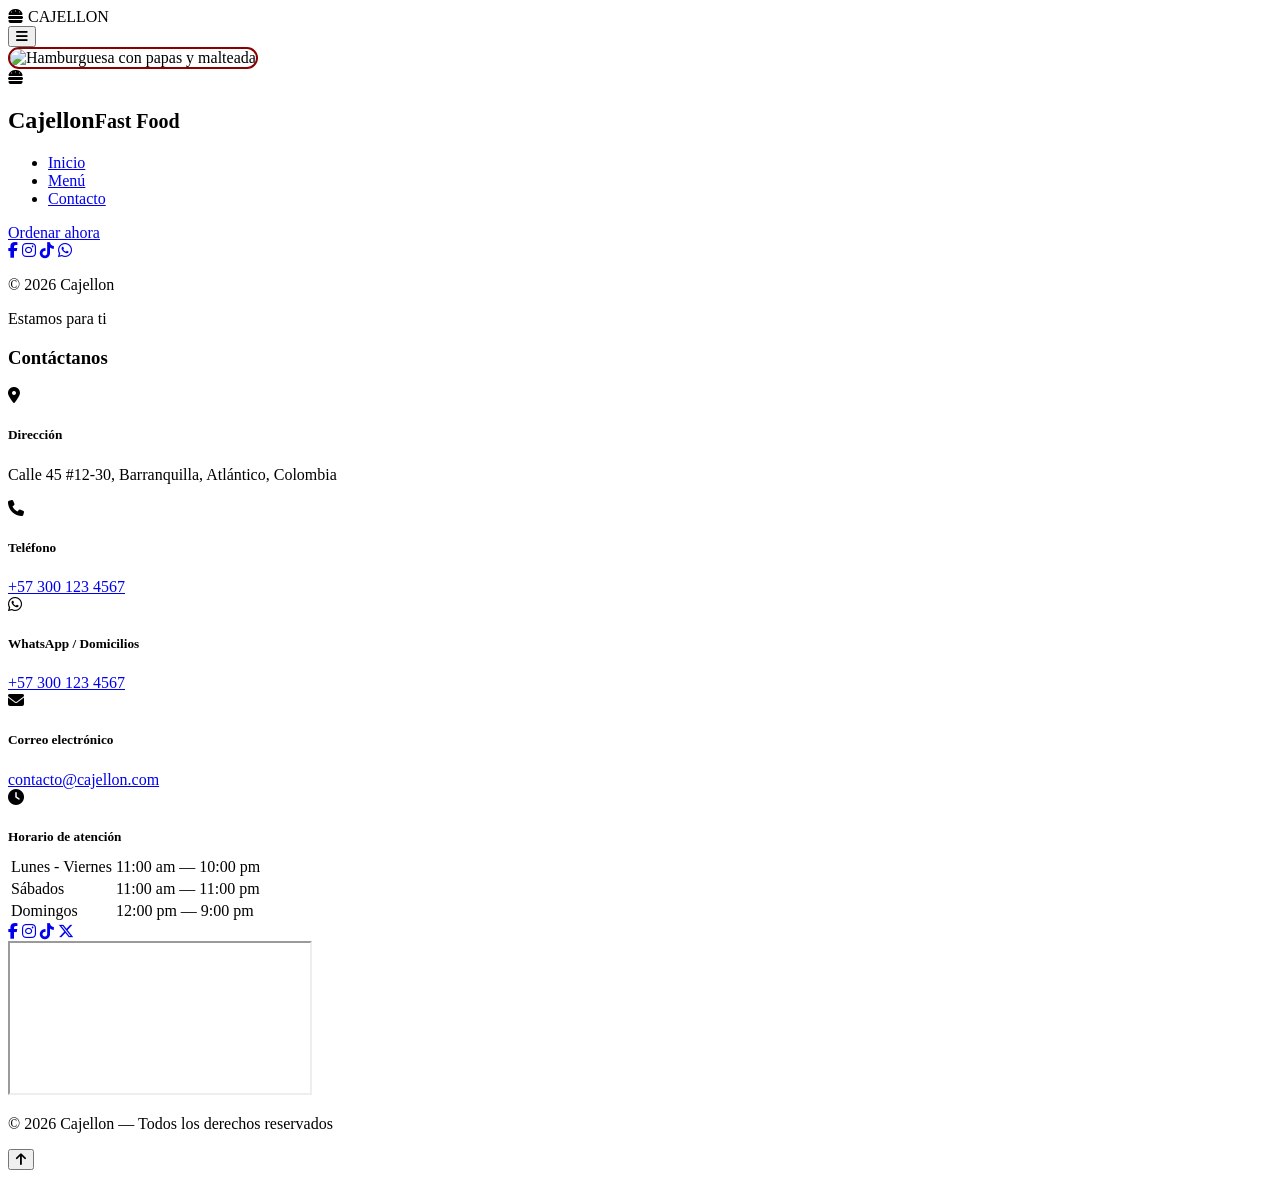
==== contacto.html @ 70b88466 "Add files via upload" ====
<!DOCTYPE html>
<html lang="es">
<head>
<meta charset="UTF-8">
<meta name="viewport" content="width=device-width, initial-scale=1.0">
<title>Cajellon</title>
<link rel="icon" type="image/x-icon" href="https://encrypted-tbn0.gstatic.com/images?q=tbn:ANd9GcTJsuh1MHIw3xUUK7eY2YbjCxJFNTFaQTra_5XTkmIcfSjL8shxlPJ9wDQ&s=10">
<link rel="preconnect" href="https://fonts.googleapis.com">
<link href="https://fonts.googleapis.com/css2?family=Poppins:wght@400;600;700;800&display=swap" rel="stylesheet">
<link rel="stylesheet" href="https://cdnjs.cloudflare.com/ajax/libs/font-awesome/6.5.1/css/all.min.css">
<link rel="stylesheet" href="css/style.css">
</head>
<body>

<!-- ===================== TOPBAR (SOLO MÓVIL) ===================== -->
<div class="topbar">
  <div class="topbar__logo"><i class="fa-solid fa-burger"></i> CAJELLON</div>
  <button class="topbar__toggle" aria-label="Abrir menú"><i class="fa-solid fa-bars"></i></button>
</div>
<div class="fondo-oscurecido"></div>

<!-- ===================== SIDEBAR ===================== -->
<aside class="sidebar">
  <div>
    <img src="https://espanol.hartfordhealthcare.org/image%20library/05e432b1-643f-4c2e-88e9-33ad09b8bb7d/unassigned/fast-food-restaurants.jpeg" alt="Hamburguesa con papas y malteada" style="width:100%;height:auto;object-fit:cover; border-radius: 500px; border-color: rgb(0, 14, 139); border: 2px solid darkred;"> <br>
    <div class="sidebar__logo">
      <i class="fa-solid fa-burger"></i>
      <h1>Cajellon<small>Fast Food</small></h1>
    </div>

    <ul class="sidebar__enlaces">
      <li><a href="index.html">Inicio</a></li>
      <li><a href="menu.html">Menú</a></li>
      <li><a href="contacto.html">Contacto</a></li>
    </ul>
  </div> 

  <div>
    <a href="menu.html" class="sidebar__cta">Ordenar ahora</a>
    <div class="sidebar__redes">
      <a href="https://www.facebook.com/"><i class="fa-brands fa-facebook-f"></i></a>
      <a href="https://www.instagram.com/?hl=es-la"><i class="fa-brands fa-instagram"></i></a>
      <a href="https://www.tiktok.com/es/"><i class="fa-brands fa-tiktok"></i></a>
      <a href="https://wa.me/1234567890"><i class="fa-brands fa-whatsapp"></i></a>
    </div>
    <div class="sidebar__footer">
      <p>&copy; 2026 Cajellon</p>
    </div>
  </div>
</aside>

<!-- ===================== CONTENIDO PRINCIPAL ===================== -->
<main class="principal">
  <section class="seccion">
    <div class="contenedor">

      <div class="seccion__titulo">
        <p class="eyebrow">Estamos para ti</p>
        <h3>Contáctanos</h3>
      </div>

      <div class="contacto-layout">

        <!-- ============ DATOS DE CONTACTO ============ -->
        <div class="contacto-tarjeta">

          <div class="contacto-fila">
            <i class="fa-solid fa-location-dot"></i>
            <div>
              <h5>Dirección</h5>
              <p>Calle 45 #12-30, Barranquilla, Atlántico, Colombia</p>
            </div>
          </div>

          <div class="contacto-fila">
            <i class="fa-solid fa-phone"></i>
            <div>
              <h5>Teléfono</h5>
              <a href="tel:+573001234567">+57 300 123 4567</a>
            </div>
          </div>

          <div class="contacto-fila">
            <i class="fa-brands fa-whatsapp"></i>
            <div>
              <h5>WhatsApp / Domicilios</h5>
              <a href="https://wa.me/573001234567" target="_blank" rel="noopener">+57 300 123 4567</a>
            </div>
          </div>

          <div class="contacto-fila">
            <i class="fa-solid fa-envelope"></i>
            <div>
              <h5>Correo electrónico</h5>
              <a href="mailto:contacto@cajellon.com">contacto@cajellon.com</a>
            </div>
          </div>

          <div class="contacto-fila">
            <i class="fa-solid fa-clock"></i>
            <div style="width:100%;">
              <h5 style="margin-bottom:10px;">Horario de atención</h5>
              <table class="horario-tabla">
                <tr><td>Lunes - Viernes</td><td>11:00 am — 10:00 pm</td></tr>
                <tr><td>Sábados</td><td>11:00 am — 11:00 pm</td></tr>
                <tr><td>Domingos</td><td>12:00 pm — 9:00 pm</td></tr>
              </table>
            </div>
          </div>

          <div class="redes">
            <a href="https://www.facebook.com/"target="_blank" rel="noopener" title="Facebook"><i class="fa-brands fa-facebook-f"></i></a>
            <a href="https://www.instagram.com/?hl=es-la" target="_blank" rel="noopener" title="Instagram"><i class="fa-brands fa-instagram"></i></a>
            <a href="https://www.tiktok.com/es/" target="_blank" rel="noopener" title="TikTok"><i class="fa-brands fa-tiktok"></i></a>
            <a href="https://x.com/home?lang=es" target="_blank" rel="noopener" title="X / Twitter"><i class="fa-brands fa-x-twitter"></i></a>
          </div>

        </div>

        <!-- ============ MAPA ============ -->
        <div class="mapa-caja">
          <iframe
            src="https://www.google.com/maps?q=Barranquilla,Atl%C3%A1ntico,Colombia&output=embed"
            loading="lazy"
            referrerpolicy="no-referrer-when-downgrade"
            title="Ubicación de Cajellon">
          </iframe>
        </div>

      </div>
    </div>
  </section>

  <footer class="pie-final">
    <p>&copy; 2026 Cajellon — Todos los derechos reservados</p>
  </footer>
</main>

<button class="subir" title="Volver al inicio de la página">
  <i class="fa-solid fa-arrow-up"></i>
</button>

<script src="js/main.js"></script>
</body>
</html>
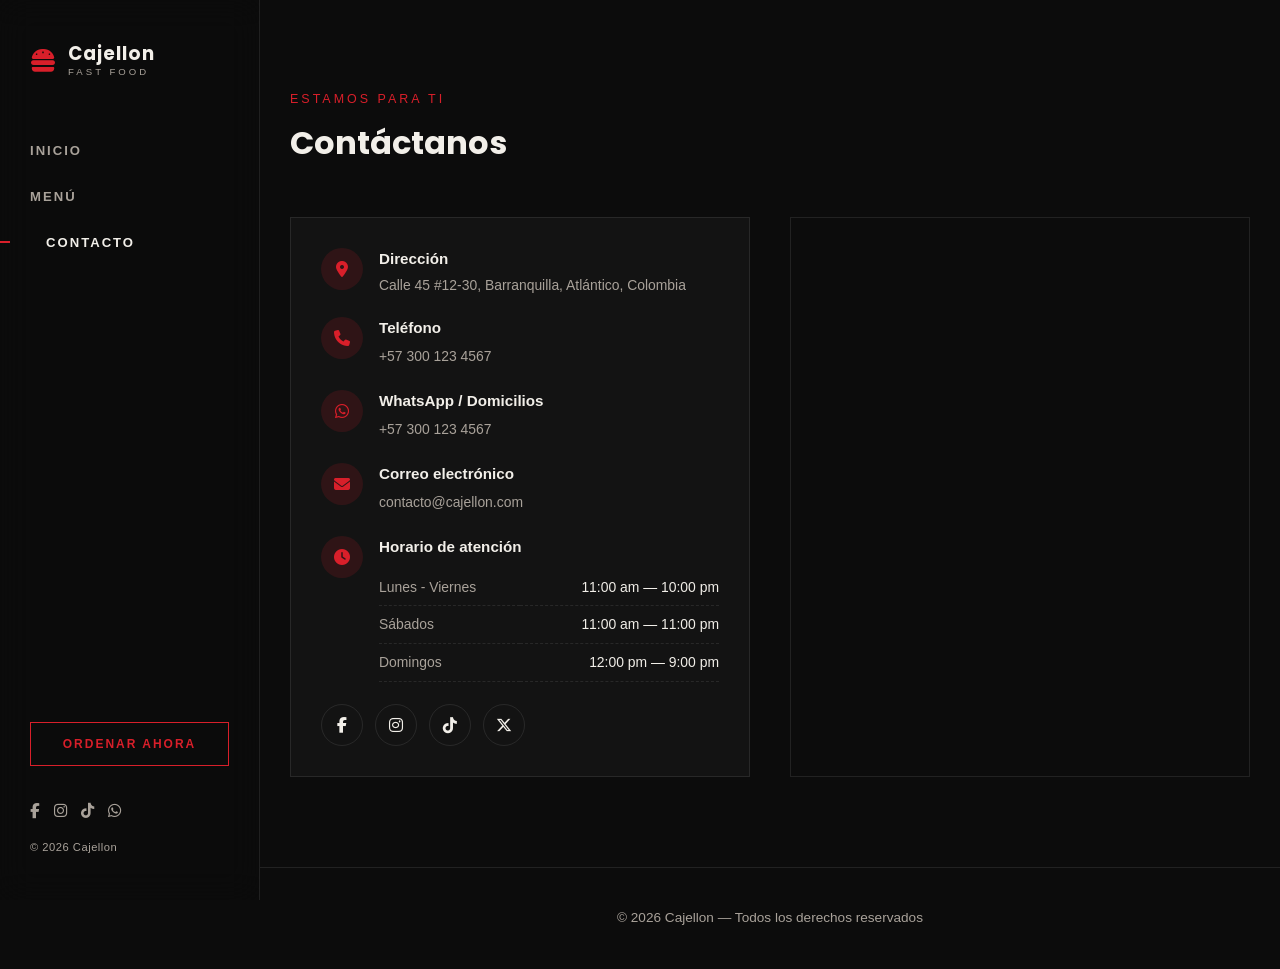
==== commit 7cbc1adb: "Remove image from sidebar in contacto.html Removed an image from the sidebar section." ====
--- a/contacto.html
+++ b/contacto.html
@@ -22,7 +22,6 @@
 <!-- ===================== SIDEBAR ===================== -->
 <aside class="sidebar">
   <div>
-    <img src="https://espanol.hartfordhealthcare.org/image%20library/05e432b1-643f-4c2e-88e9-33ad09b8bb7d/unassigned/fast-food-restaurants.jpeg" alt="Hamburguesa con papas y malteada" style="width:100%;height:auto;object-fit:cover; border-radius: 500px; border-color: rgb(0, 14, 139); border: 2px solid darkred;"> <br>
     <div class="sidebar__logo">
       <i class="fa-solid fa-burger"></i>
       <h1>Cajellon<small>Fast Food</small></h1>
--- a/css/style.css
+++ b/css/style.css
@@ -0,0 +1,639 @@
+/* =========================================================
+   CAJELLON — Fast Food
+   Hoja de estilos principal (layout con sidebar lateral)
+   ========================================================= */
+
+:root{
+  --color-fondo: #0c0c0c;
+  --color-panel: #131313;
+  --color-texto: #f2efe9;
+  --color-texto-suave: #a9a29a;
+  --color-acento: #d81f2a;      /* rojo fast-food */
+  --color-acento-2: #f2a71b;    /* amarillo mostaza */
+  --color-borde: rgba(255,255,255,0.09);
+  --sidebar-ancho: 260px;
+  --topbar-alto: 66px;
+  --fuente-titulo: 'Poppins', 'Segoe UI', sans-serif;
+  --fuente-texto: 'Segoe UI', Arial, sans-serif;
+}
+
+*{margin:0;padding:0;box-sizing:border-box;}
+html{scroll-behavior:smooth;}
+
+body{
+  background:var(--color-fondo);
+  color:var(--color-texto);
+  font-family:var(--fuente-texto);
+  line-height:1.5;
+}
+
+a{text-decoration:none;color:inherit;}
+ul{list-style:none;}
+img{max-width:100%;display:block;}
+
+.contenedor{
+  max-width:1100px;
+  margin:0 auto;
+  padding:0 30px;
+}
+
+/* =========================================================
+   SIDEBAR (NAV MINIMALISTA / TRASLÚCIDA)
+   ========================================================= */
+
+.sidebar{
+  position:fixed;
+  top:0; left:0;
+  width:var(--sidebar-ancho);
+  height:100vh;
+  background:rgba(10,10,10,0.5);
+  backdrop-filter:blur(16px) saturate(140%);
+  -webkit-backdrop-filter:blur(16px) saturate(140%);
+  border-right:1px solid var(--color-borde);
+  z-index:1000;
+  display:flex;
+  flex-direction:column;
+  justify-content:space-between;
+  padding:44px 30px;
+  transition:transform 0.50s ease;
+}
+
+.sidebar__logo{
+  display:flex;
+  align-items:center;
+  gap:12px;
+  margin-bottom:60px;
+}
+
+.sidebar__logo i{
+  font-size:1.6rem;
+  color:var(--color-acento);
+}
+
+.sidebar__logo h1{
+  font-family:var(--fuente-titulo);
+  font-size:1.15rem;
+  font-weight:700;
+  letter-spacing:1px;
+  line-height:1.1;
+}
+
+.sidebar__logo h1 small{
+  display:block;
+  font-size:.6rem;
+  font-weight:400;
+  letter-spacing:3px;
+  color:var(--color-texto-suave);
+  margin-top:3px;
+  text-transform:uppercase;
+}
+
+.sidebar__enlaces{
+  flex:1;
+}
+
+.sidebar__enlaces li{margin-bottom:22px;}
+
+.sidebar__enlaces a{
+  font-size:.82rem;
+  letter-spacing:2px;
+  text-transform:uppercase;
+  color:var(--color-texto-suave);
+  font-weight:600;
+  position:relative;
+  padding-left:0;
+  transition:color 0.50s ease, padding-left 0.50s ease;
+}
+
+.sidebar__enlaces a::before{
+  content:"";
+  position:absolute;
+  left:-30px;
+  top:50%;
+  transform:translateY(-50%);
+  width:0;
+  height:2px;
+  background:var(--color-acento);
+  transition:width .25s ease;
+}
+
+.sidebar__enlaces a:hover,
+.sidebar__enlaces a.activo{
+  color:var(--color-texto);
+  padding-left:16px;
+}
+
+.sidebar__enlaces a:hover::before,
+.sidebar__enlaces a.activo::before{
+  width:10px;
+}
+
+.sidebar__cta{
+  display:block;
+  text-align:center;
+  border:1px solid var(--color-acento);
+  color:var(--color-acento);
+  font-size:.75rem;
+  letter-spacing:2px;
+  text-transform:uppercase;
+  font-weight:700;
+  padding:12px 10px;
+  margin-bottom:34px;
+  transition:all 0.25s ease;
+}
+.sidebar__cta:hover{
+  background:var(--color-acento);
+  color:#01d9ff;
+}
+
+.sidebar__redes{
+  display:flex;
+  gap:14px;
+  margin-bottom:16px;
+}
+.sidebar__redes a{
+  color:var(--color-texto-suave);
+  font-size:.95rem;
+  transition:color .2s ease;
+}
+.sidebar__redes a:hover{color:var(--color-acento);}
+
+.sidebar__footer p{
+  font-size:.7rem;
+  color:var(--color-texto-suave);
+  letter-spacing:.5px;
+}
+
+/* --- Barra superior (solo visible en móvil) --- */
+
+.topbar{
+  display:none;
+  position:fixed;
+  top:0; left:0; right:0;
+  height:var(--topbar-alto);
+  z-index:1001;
+  align-items:center;
+  justify-content:space-between;
+  padding:0 20px;
+  background:rgba(10,10,10,0.6);
+  backdrop-filter:blur(14px);
+  border-bottom:1px solid var(--color-borde);
+}
+.topbar__logo{
+  display:flex;
+  align-items:center;
+  gap:8px;
+  font-family:var(--fuente-titulo);
+  font-weight:700;
+  letter-spacing:1px;
+  font-size:1rem;
+}
+.topbar__logo i{color:var(--color-acento);}
+.topbar__toggle{
+  background:none;
+  border:none;
+  color:var(--color-texto);
+  font-size:1.3rem;
+  cursor:pointer;
+}
+
+.fondo-oscurecido{
+  display:none;
+  position:fixed;
+  inset:0;
+  background:rgba(0,0,0,0.6);
+  z-index:999;
+}
+.fondo-oscurecido.visible{display:block;}
+
+@media (max-width:920px){
+  .topbar{display:flex;}
+  .sidebar{
+    transform:translateX(-100%);
+    box-shadow:0 0 40px rgba(0,0,0,.6);
+  }
+  .sidebar.abierta{transform:translateX(0);}
+}
+
+/* =========================================================
+   CONTENIDO PRINCIPAL
+   ========================================================= */
+
+.principal{
+  margin-left:var(--sidebar-ancho);
+  min-height:100vh;
+}
+
+@media (max-width:920px){
+  .principal{
+    margin-left:0;
+    padding-top:var(--topbar-alto);
+  }
+}
+/* =========================================================
+   HERO (INICIO)
+   ========================================================= */
+
+.hero{
+  position:relative;
+  min-height:86vh;
+  display:flex;
+  align-items:center;
+  overflow:hidden;
+  background:
+    linear-gradient(100deg, rgba(8,4,4,0.94) 30%, rgba(140,10,10,0.55) 100%),
+    radial-gradient(circle at 75% 40%, #4a0a0a, #0c0c0c 65%);
+}
+
+.hero::after{
+  content:"";
+  position:absolute;
+  inset:0;
+  background-image:radial-gradient(rgba(216,31,42,0.12) 1px, transparent 1px);
+  background-size:24px 24px;
+  opacity:.6;
+}
+
+.hero__contenido{
+  position:relative;
+  z-index:2;
+  padding:0 60px;
+  max-width:620px;
+}
+
+.hero__contenido p.eyebrow{
+  color:var(--color-acento-2);
+  letter-spacing:4px;
+  text-transform:uppercase;
+  font-size:.78rem;
+  margin-bottom:16px;
+}
+
+.hero__contenido h2{
+  font-family:var(--fuente-titulo);
+  font-size:clamp(2.4rem,5vw,3.8rem);
+  font-weight:700;
+  line-height:1.05;
+  margin-bottom:20px;
+}
+
+.hero__contenido h2 span{color:var(--color-acento);}
+
+.hero__contenido p.desc{
+  color:var(--color-texto-suave);
+  font-size:1.02rem;
+  margin-bottom:34px;
+  max-width:480px;
+}
+
+.btn{
+  display:inline-block;
+  padding:15px 34px;
+  background:var(--color-acento);
+  color:#fff;
+  font-weight:700;
+  letter-spacing:1px;
+  text-transform:uppercase;
+  font-size:.82rem;
+  border:none;
+  cursor:pointer;
+  transition:background .2s ease, transform .2s ease;
+}
+.btn:hover{background:#b81420; transform:translateY(-2px);}
+
+.btn--outline{
+  background:transparent;
+  border:1px solid var(--color-texto);
+  color:var(--color-texto);
+}
+.btn--outline:hover{
+  background:var(--color-texto);
+  color:#000;
+}
+
+@media (max-width:600px){
+  .hero__contenido{padding:0 26px;}
+}
+
+/* =========================================================
+   SECCIONES GENERALES
+   ========================================================= */
+
+.seccion{padding:90px 0;}
+
+.seccion__titulo{margin-bottom:50px;}
+
+.seccion__titulo p.eyebrow{
+  color:var(--color-acento);
+  letter-spacing:3px;
+  text-transform:uppercase;
+  font-size:.78rem;
+  margin-bottom:10px;
+}
+
+.seccion__titulo h3{
+  font-family:var(--fuente-titulo);
+  font-size:2rem;
+  font-weight:700;
+}
+
+/* =========================================================
+   GALERÍA DE PLATOS (HOME) — comida rápida
+   ========================================================= */
+
+.galeria{
+  display:grid;
+  grid-template-columns:repeat(4,1fr);
+  gap:2px;
+  background:var(--color-borde);
+}
+
+.plato{
+  position:relative;
+  aspect-ratio:3/4;
+  overflow:hidden;
+  background-size:cover;
+  background-position:center;
+  display:flex;
+  align-items:flex-end;
+}
+
+.plato::before{
+  content:"";
+  position:absolute;
+  inset:0;
+  background:linear-gradient(180deg, transparent 35%, rgba(5,3,3,0.94) 100%);
+}
+
+.plato i.icono-plato{
+  position:absolute;
+  top:20px;
+  right:20px;
+  font-size:1.6rem;
+  color:rgba(255,255,255,0.55);
+  z-index:2;
+}
+
+.plato__info{
+  position:relative;
+  z-index:2;
+  padding:20px 18px;
+}
+
+.plato__info h4{
+  font-family:var(--fuente-titulo);
+  font-size:1.05rem;
+  color:#fff;
+  margin-bottom:4px;
+}
+.plato__info span{
+  color:var(--color-acento-2);
+  font-weight:700;
+}
+.plato__info p{
+  font-size:.78rem;
+  color:var(--color-texto-suave);
+  margin-top:4px;
+}
+
+.plato--1{background-color:#5c1414; background-image:radial-gradient(circle at 35% 25%,#8f2a1e,#2b0a0a 75%);}
+.plato--2{background-color:#5a4310; background-image:radial-gradient(circle at 60% 30%,#c48a26,#3a2a08 75%);}
+.plato--3{background-color:#4a1414; background-image:radial-gradient(circle at 40% 30%,#7d2020,#240707 80%);}
+.plato--4{background-color:#5c3a10; background-image:radial-gradient(circle at 50% 25%,#c47a2a,#331f08 80%);}
+
+@media (max-width:900px){.galeria{grid-template-columns:repeat(2,1fr);}}
+@media (max-width:520px){.galeria{grid-template-columns:1fr;}}
+
+/* =========================================================
+   DESTACADOS (HOME)
+   ========================================================= */
+
+.destacados{
+  display:grid;
+  grid-template-columns:repeat(3,1fr);
+  gap:26px;
+}
+.destacado{
+  text-align:center;
+  padding:34px 20px;
+  border:1px solid var(--color-borde);
+  background:var(--color-panel);
+}
+.destacado i{font-size:1.7rem;color:var(--color-acento);margin-bottom:16px;}
+.destacado h4{font-family:var(--fuente-titulo);margin-bottom:8px;}
+.destacado p{color:var(--color-texto-suave);font-size:.88rem;}
+
+@media (max-width:820px){.destacados{grid-template-columns:1fr;}}
+
+/* =========================================================
+   BOTÓN VOLVER AL INICIO
+   ========================================================= */
+
+.subir{
+  position:fixed;
+  right:26px;
+  bottom:26px;
+  width:52px;
+  height:52px;
+  border-radius:50%;
+  background:var(--color-acento);
+  color:#fff;
+  display:flex;
+  align-items:center;
+  justify-content:center;
+  font-size:1.15rem;
+  cursor:pointer;
+  border:none;
+  box-shadow:0 8px 22px rgba(0,0,0,.5);
+  opacity:0;
+  visibility:hidden;
+  transform:translateY(10px);
+  transition:opacity .3s ease, transform .3s ease, background .3s ease;
+  z-index:900;
+}
+.subir.visible{opacity:1;visibility:visible;transform:translateY(0);}
+.subir:hover{background:#b81420;}
+
+.pie-final{
+  text-align:center;
+  padding:40px 30px;
+  border-top:1px solid var(--color-borde);
+  color:var(--color-texto-suave);
+  font-size:.85rem;
+}
+.pie-final a{color:var(--color-acento);font-weight:600;}
+
+/* =========================================================
+   PÁGINA MENÚ
+   ========================================================= */
+
+.menu-layout{
+  display:grid;
+  grid-template-columns:1.6fr 1fr;
+  gap:40px;
+  align-items:flex-start;
+}
+
+.categoria-titulo{
+  font-family:var(--fuente-titulo);
+  color:var(--color-acento-2);
+  font-size:1.05rem;
+  letter-spacing:1px;
+  text-transform:uppercase;
+  margin:34px 0 16px;
+  padding-bottom:8px;
+  border-bottom:1px solid var(--color-borde);
+}
+.categoria-titulo:first-child{margin-top:0;}
+
+.plato-item{
+  display:flex;
+  align-items:center;
+  gap:16px;
+  padding:16px 14px;
+  transition:background .2s ease;
+}
+.plato-item:hover{background:rgba(255,255,255,0.03);}
+
+.plato-item__icono{
+  width:54px;
+  height:54px;
+  flex-shrink:0;
+  background:linear-gradient(135deg,#8f2a1e,#2b0a0a);
+  display:flex;
+  align-items:center;
+  justify-content:center;
+  color:#fff;
+  font-size:1.25rem;
+}
+
+.plato-item__info{flex:1;}
+.plato-item__info h4{font-size:1rem;margin-bottom:3px;}
+.plato-item__info p{font-size:.8rem;color:var(--color-texto-suave);}
+
+.plato-item__precio{
+  color:var(--color-acento-2);
+  font-weight:700;
+  min-width:60px;
+  text-align:right;
+}
+
+.plato-item__agregar{
+  width:36px;
+  height:36px;
+  border-radius:50%;
+  border:1px solid var(--color-acento);
+  background:transparent;
+  color:var(--color-acento);
+  font-size:1.05rem;
+  cursor:pointer;
+  transition:all .2s ease;
+}
+.plato-item__agregar:hover{background:var(--color-acento);color:#fff;}
+.plato-item__agregar.agregado{background:var(--color-acento);color:#fff;transform:scale(1.15);}
+
+/* --- Panel de pedido --- */
+
+.panel-pedido{
+  position:sticky;
+  top:24px;
+  background:var(--color-panel);
+  border:1px solid var(--color-borde);
+  padding:26px;
+}
+.panel-pedido h4{
+  font-family:var(--fuente-titulo);
+  margin-bottom:18px;
+  color:var(--color-acento);
+  text-transform:uppercase;
+  font-size:.95rem;
+  letter-spacing:1px;
+}
+
+.pedido-lista{min-height:60px;max-height:260px;overflow-y:auto;margin-bottom:16px;}
+.pedido-vacio{color:var(--color-texto-suave);font-size:.85rem;text-align:center;padding:20px 0;}
+.pedido-item{
+  display:flex;justify-content:space-between;align-items:center;
+  font-size:.87rem;padding:8px 0;border-bottom:1px dashed var(--color-borde);
+}
+.pedido-item__cant{color:var(--color-acento-2);font-weight:700;margin-right:6px;}
+.pedido-item__quitar{background:none;border:none;color:var(--color-acento);cursor:pointer;font-size:.95rem;}
+
+.pedido-total{
+  display:flex;justify-content:space-between;font-weight:700;
+  padding:12px 0;border-top:1px solid var(--color-borde);margin-bottom:16px;
+}
+.pedido-total span:last-child{color:var(--color-acento-2);}
+
+.panel-pedido label{display:block;font-size:.78rem;color:var(--color-texto-suave);margin-bottom:8px;text-transform:uppercase;letter-spacing:.5px;}
+.panel-pedido textarea,
+.panel-pedido input[type="text"]{
+  width:100%;
+  background:rgba(0, 0, 0, 0.3);
+  border:1px solid var(--color-borde);
+  color:var(--color-texto);
+  padding:12px;
+  font-family:var(--fuente-texto);
+  font-size:.87rem;
+  margin-bottom:16px;
+  resize:vertical;
+}
+.panel-pedido textarea:focus,
+.panel-pedido input[type="text"]:focus{outline:1px solid var(--color-acento);}
+.panel-pedido .btn{width:100%;}
+
+.mensaje-confirmacion{
+  display:none;margin-top:14px;
+  background:rgba(216,31,42,0.12);
+  border:1px solid var(--color-acento);
+  color:#ff9da2;
+  padding:12px;font-size:.82rem;text-align:center;
+}
+.mensaje-confirmacion.visible{display:block;}
+
+@media (max-width:900px){
+  .menu-layout{grid-template-columns:1fr;}
+  .panel-pedido{position:relative;top:0;}
+}
+
+/* =========================================================
+   PÁGINA CONTACTO
+   ========================================================= */
+
+.contacto-layout{
+  display:grid;
+  grid-template-columns:1fr 1fr;
+  gap:40px;
+}
+.contacto-tarjeta{
+  background:var(--color-panel);
+  border:1px solid var(--color-borde);
+  padding:30px;
+}
+.contacto-fila{display:flex;gap:16px;align-items:flex-start;margin-bottom:22px;}
+.contacto-fila i{
+  width:42px;height:42px;border-radius:50%;
+  background:rgba(216,31,42,0.14);
+  color:var(--color-acento);
+  display:flex;align-items:center;justify-content:center;flex-shrink:0;
+}
+.contacto-fila h5{font-size:.95rem;margin-bottom:4px;}
+.contacto-fila p, .contacto-fila a{color:var(--color-texto-suave);font-size:.87rem;}
+
+.horario-tabla{width:100%;border-collapse:collapse;font-size:.87rem;}
+.horario-tabla td{padding:8px 0;border-bottom:1px dashed var(--color-borde);color:var(--color-texto-suave);}
+.horario-tabla td:last-child{text-align:right;color:var(--color-texto);}
+
+.redes{display:flex;gap:12px;margin-top:20px;}
+.redes a{
+  width:42px;height:42px;border-radius:50%;
+  border:1px solid var(--color-borde);
+  display:flex;align-items:center;justify-content:center;
+  transition:all .2s ease;
+}
+.redes a:hover{background:var(--color-acento);border-color:var(--color-acento);color:#fff;}
+
+.mapa-caja{border:1px solid var(--color-borde);overflow:hidden;min-height:100%;}
+.mapa-caja iframe{width:100%;height:100%;min-height:420px;border:0;filter:grayscale(0.5) invert(0.92) contrast(0.9);}
+
+@media (max-width:900px){.contacto-layout{grid-template-columns:1fr;}}
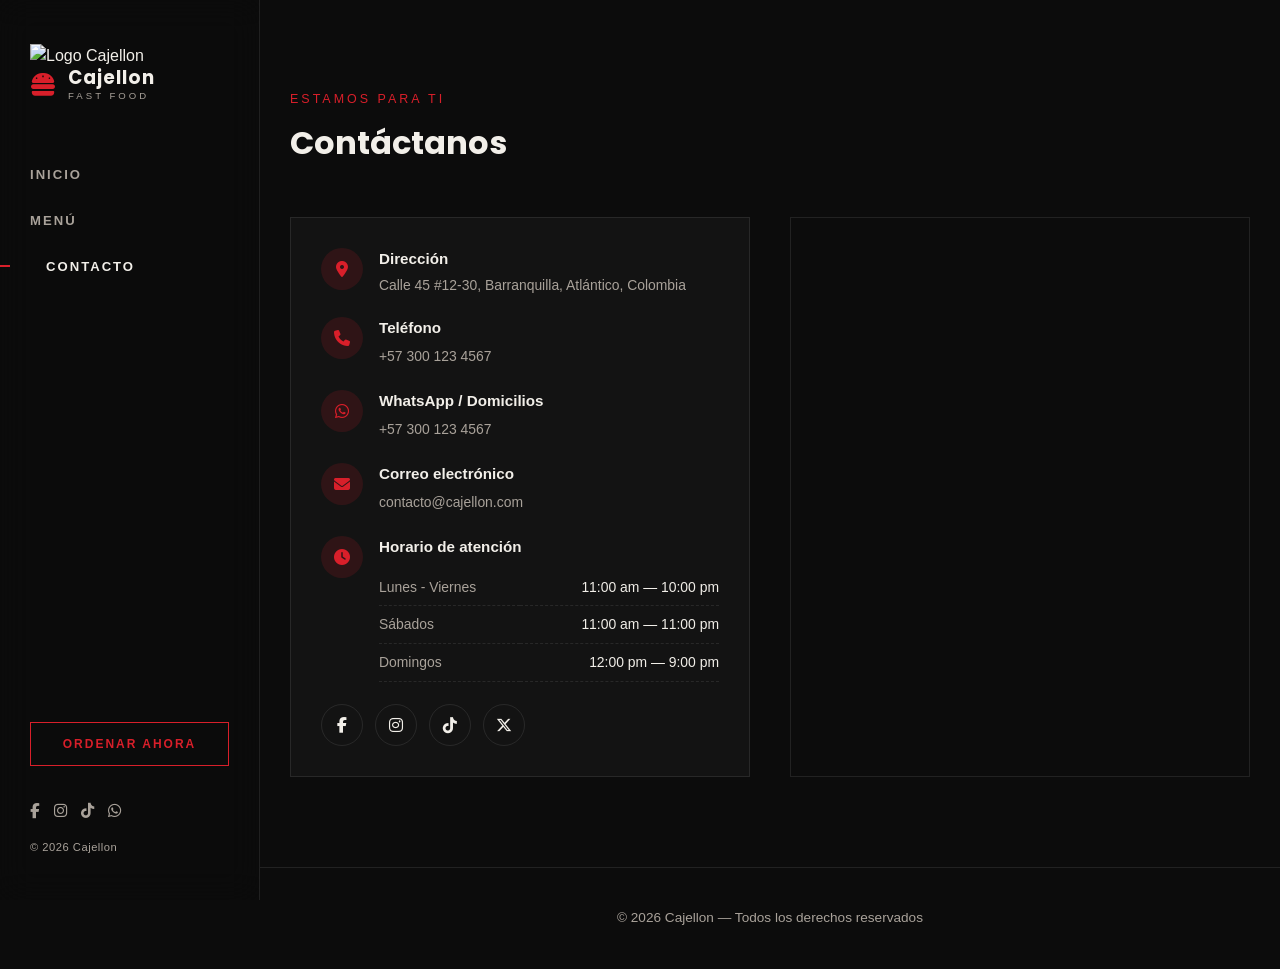
==== commit 21f4e056: "Add logo image to sidebar in contacto.html" ====
--- a/contacto.html
+++ b/contacto.html
@@ -22,6 +22,7 @@
 <!-- ===================== SIDEBAR ===================== -->
 <aside class="sidebar">
   <div>
+    <img src="https://encrypted-tbn0.gstatic.com/images?q=tbn:ANd9GcTJsuh1MHIw3xUUK7eY2YbjCxJFNTFaQTra_5XTkmIcfSjL8shxlPJ9wDQ&s=10" alt="Logo Cajellon" class="sidebar__imagen">
     <div class="sidebar__logo">
       <i class="fa-solid fa-burger"></i>
       <h1>Cajellon<small>Fast Food</small></h1>
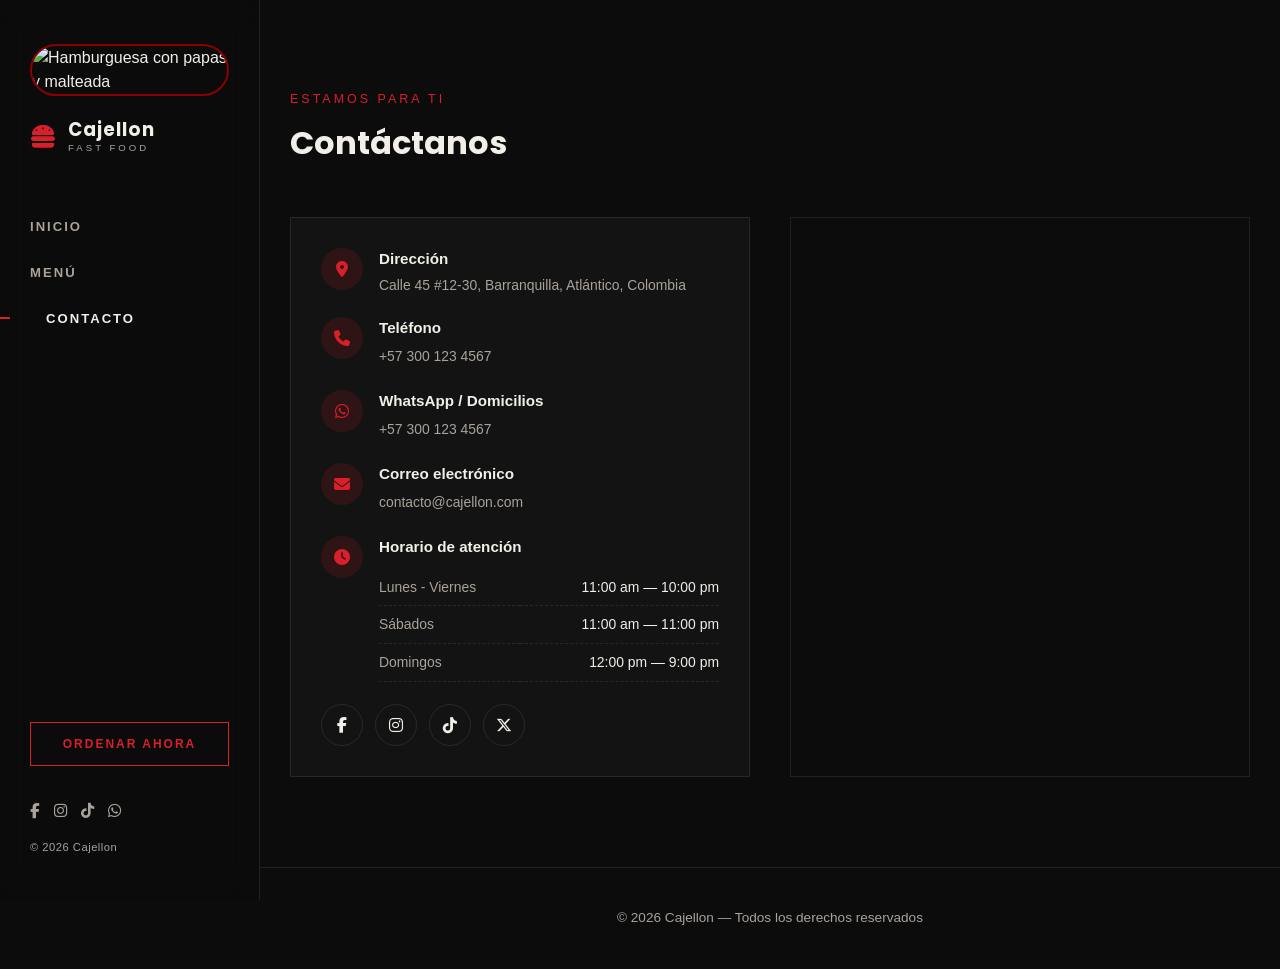
==== commit 5685a8ec: "Update sidebar image in contacto.html" ====
--- a/contacto.html
+++ b/contacto.html
@@ -22,7 +22,7 @@
 <!-- ===================== SIDEBAR ===================== -->
 <aside class="sidebar">
   <div>
-    <img src="https://encrypted-tbn0.gstatic.com/images?q=tbn:ANd9GcTJsuh1MHIw3xUUK7eY2YbjCxJFNTFaQTra_5XTkmIcfSjL8shxlPJ9wDQ&s=10" alt="Logo Cajellon" class="sidebar__imagen">
+    <img src="https://espanol.hartfordhealthcare.org/image%20library/05e432b1-643f-4c2e-88e9-33ad09b8bb7d/unassigned/fast-food-restaurants.jpeg" alt="Hamburguesa con papas y malteada" style="width:100%;height:auto;object-fit:cover; border-radius: 500px; border: 2px solid darkred;"> <br>
     <div class="sidebar__logo">
       <i class="fa-solid fa-burger"></i>
       <h1>Cajellon<small>Fast Food</small></h1>
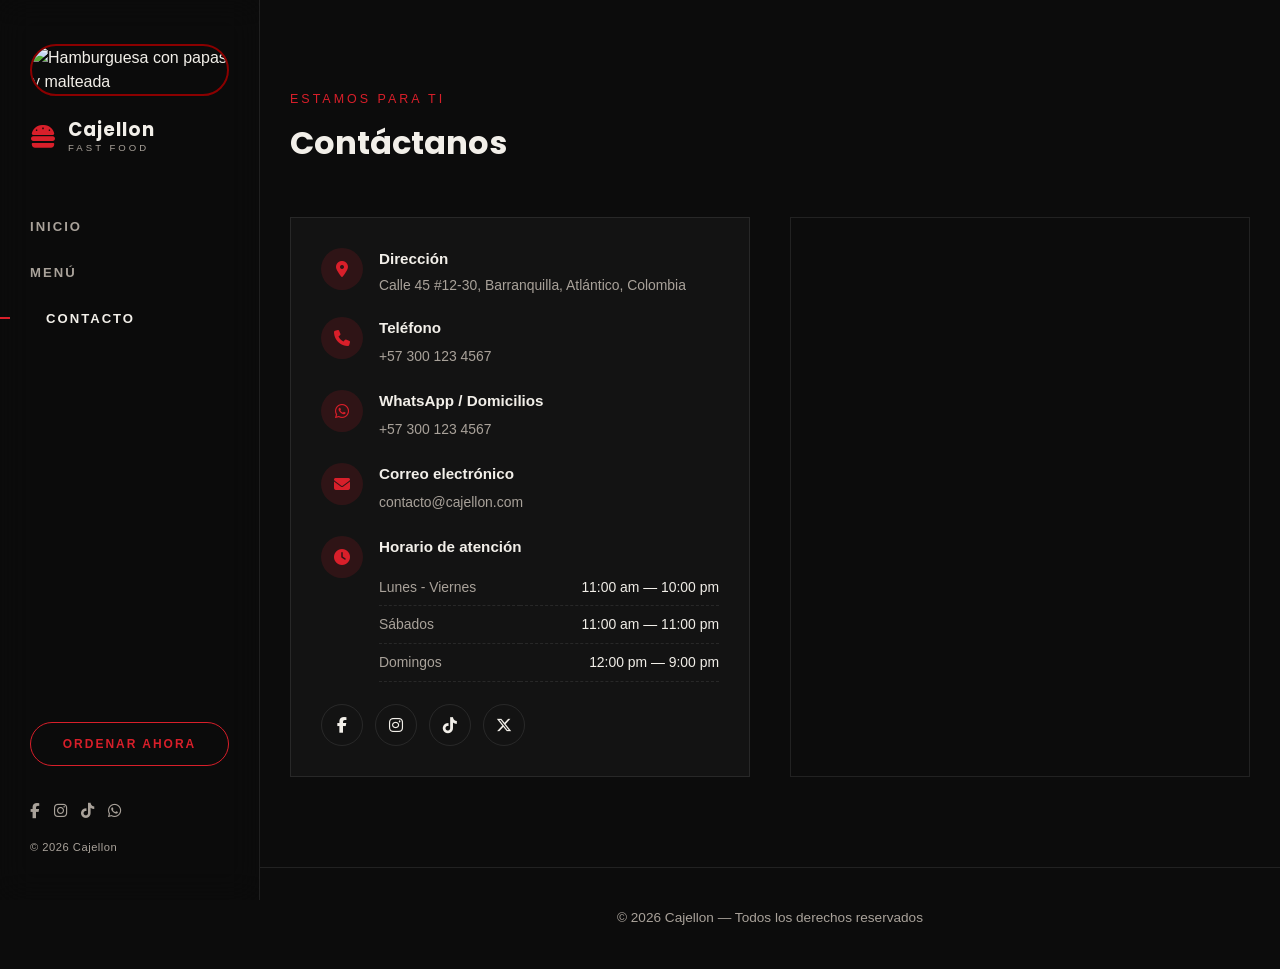
==== commit d9c85b0b: "Add border radius to 'Ordenar ahora' link Updated the 'Ordenar ahora' link to include a border radiu" ====
--- a/contacto.html
+++ b/contacto.html
@@ -36,7 +36,7 @@
   </div> 
 
   <div>
-    <a href="menu.html" class="sidebar__cta">Ordenar ahora</a>
+    <a href="menu.html" class="sidebar__cta" style="border-radius: 150px;">Ordenar ahora</a>
     <div class="sidebar__redes">
       <a href="https://www.facebook.com/"><i class="fa-brands fa-facebook-f"></i></a>
       <a href="https://www.instagram.com/?hl=es-la"><i class="fa-brands fa-instagram"></i></a>
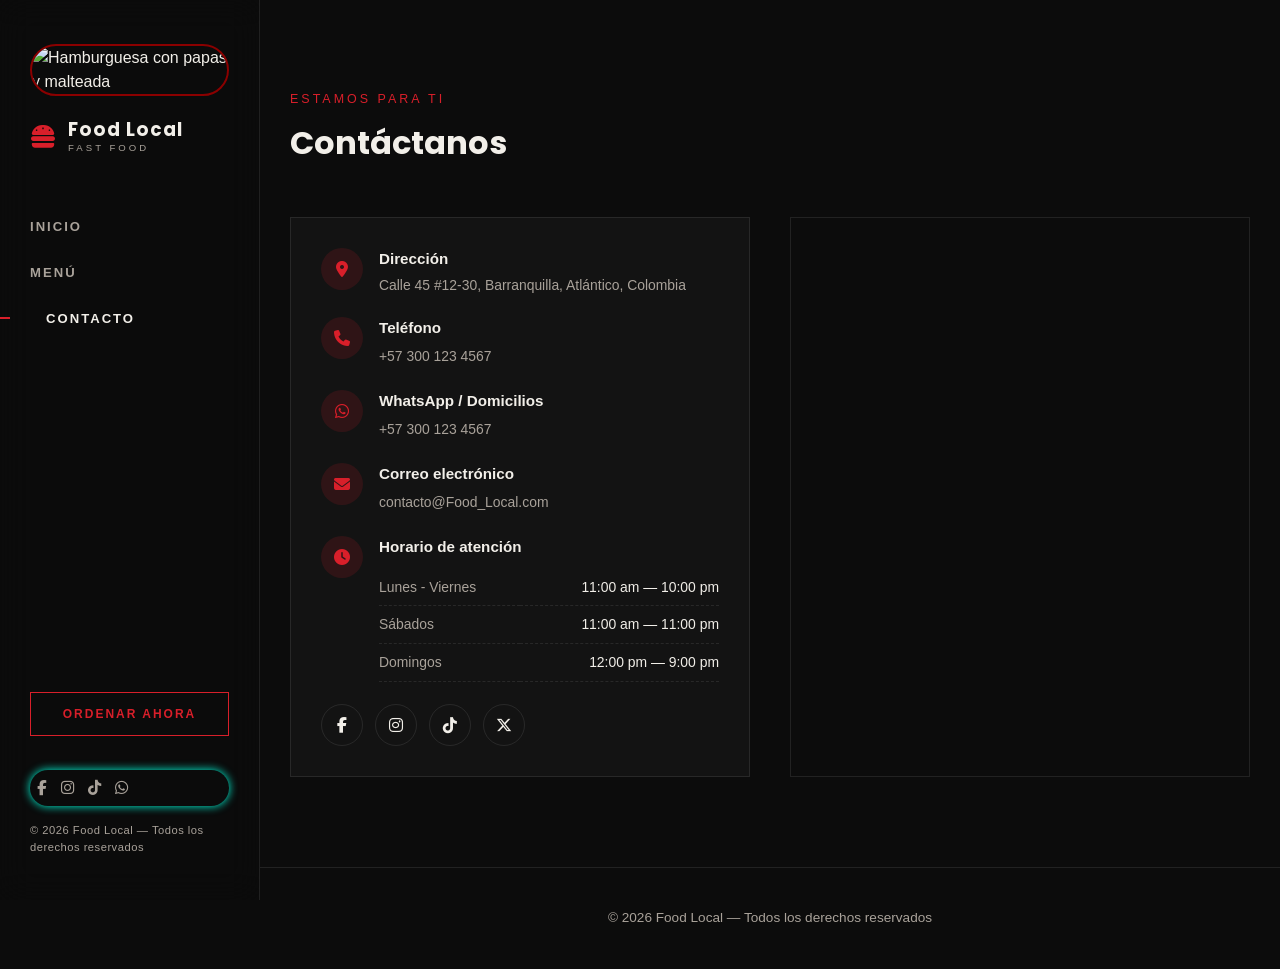
==== commit b1fde270: "Rename 'Cajellon' to 'Food Local' in contacto.html" ====
--- a/contacto.html
+++ b/contacto.html
@@ -3,7 +3,7 @@
 <head>
 <meta charset="UTF-8">
 <meta name="viewport" content="width=device-width, initial-scale=1.0">
-<title>Cajellon</title>
+<title>Food Local</title>
 <link rel="icon" type="image/x-icon" href="https://encrypted-tbn0.gstatic.com/images?q=tbn:ANd9GcTJsuh1MHIw3xUUK7eY2YbjCxJFNTFaQTra_5XTkmIcfSjL8shxlPJ9wDQ&s=10">
 <link rel="preconnect" href="https://fonts.googleapis.com">
 <link href="https://fonts.googleapis.com/css2?family=Poppins:wght@400;600;700;800&display=swap" rel="stylesheet">
@@ -14,18 +14,18 @@
 
 <!-- ===================== TOPBAR (SOLO MÓVIL) ===================== -->
 <div class="topbar">
-  <div class="topbar__logo"><i class="fa-solid fa-burger"></i> CAJELLON</div>
-  <button class="topbar__toggle" aria-label="Abrir menú"><i class="fa-solid fa-bars"></i></button>
+  <div class="topbar__logo"><i class="fa-solid fa-burger"></i><a href="index.html" style="text-decoration: none; color: aqua; font-weight: bold;">FOOD LOCAL</a></div>
+  <button class="topbar__toggle" aria-label="Abrir menú" style="color: aqua;"><i class="fa-solid fa-bars"></i></button>
 </div>
 <div class="fondo-oscurecido"></div>
 
 <!-- ===================== SIDEBAR ===================== -->
 <aside class="sidebar">
   <div>
-    <img src="https://espanol.hartfordhealthcare.org/image%20library/05e432b1-643f-4c2e-88e9-33ad09b8bb7d/unassigned/fast-food-restaurants.jpeg" alt="Hamburguesa con papas y malteada" style="width:100%;height:auto;object-fit:cover; border-radius: 500px; border: 2px solid darkred;"> <br>
+    <img src="https://espanol.hartfordhealthcare.org/image%20library/05e432b1-643f-4c2e-88e9-33ad09b8bb7d/unassigned/fast-food-restaurants.jpeg" alt="Hamburguesa con papas y malteada" style="width:100%;height:auto;object-fit:cover; border-radius: 500px; border-color: rgb(0, 14, 139); border: 2px solid darkred;"> <br>
     <div class="sidebar__logo">
       <i class="fa-solid fa-burger"></i>
-      <h1>Cajellon<small>Fast Food</small></h1>
+      <h1>Food Local<small>Fast Food</small></h1>
     </div>
 
     <ul class="sidebar__enlaces">
@@ -34,17 +34,17 @@
       <li><a href="contacto.html">Contacto</a></li>
     </ul>
   </div> 
-
+  <br>
   <div>
-    <a href="menu.html" class="sidebar__cta" style="border-radius: 150px;">Ordenar ahora</a>
-    <div class="sidebar__redes">
+    <a href="menu.html" class="sidebar__cta">Ordenar ahora</a>
+    <div class="sidebar__redes" style="margin-top: 20px; box-shadow: 0px 0px 10px rgb(0, 255, 221); padding: 7px; border-radius: 50px; background-color: #00000000;">
       <a href="https://www.facebook.com/"><i class="fa-brands fa-facebook-f"></i></a>
       <a href="https://www.instagram.com/?hl=es-la"><i class="fa-brands fa-instagram"></i></a>
       <a href="https://www.tiktok.com/es/"><i class="fa-brands fa-tiktok"></i></a>
       <a href="https://wa.me/1234567890"><i class="fa-brands fa-whatsapp"></i></a>
     </div>
     <div class="sidebar__footer">
-      <p>&copy; 2026 Cajellon</p>
+      <p>&copy; 2026 Food Local — Todos los derechos reservados</p>
     </div>
   </div>
 </aside>
@@ -92,7 +92,7 @@
             <i class="fa-solid fa-envelope"></i>
             <div>
               <h5>Correo electrónico</h5>
-              <a href="mailto:contacto@cajellon.com">contacto@cajellon.com</a>
+              <a href="mailto:contacto@Food_Local.com">contacto@Food_Local.com</a>
             </div>
           </div>
 
@@ -132,7 +132,7 @@
   </section>
 
   <footer class="pie-final">
-    <p>&copy; 2026 Cajellon — Todos los derechos reservados</p>
+    <p>&copy; 2026 Food Local — Todos los derechos reservados</p>
   </footer>
 </main>
 
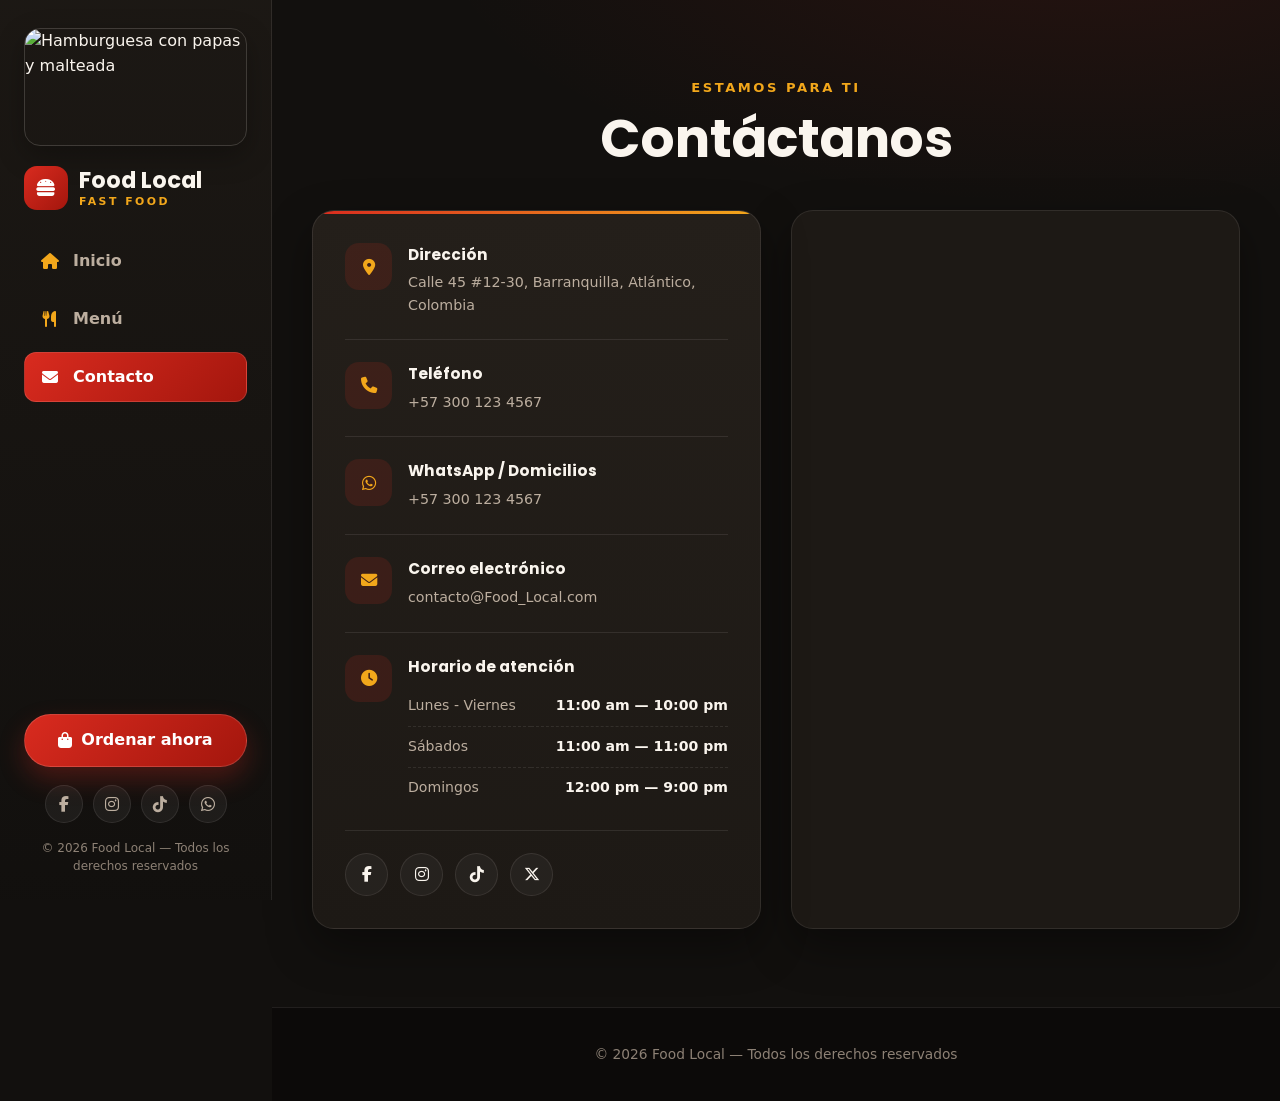
==== commit d610b259: "Rediseño completo de Food Local: identidad cálida (carbón, brasa y ámbar), sin neones, interacciones" ====
--- a/contacto.html
+++ b/contacto.html
@@ -3,9 +3,11 @@
 <head>
 <meta charset="UTF-8">
 <meta name="viewport" content="width=device-width, initial-scale=1.0">
-<title>Food Local</title>
+<title>Food Local — Contacto</title>
 <link rel="icon" type="image/x-icon" href="https://encrypted-tbn0.gstatic.com/images?q=tbn:ANd9GcTJsuh1MHIw3xUUK7eY2YbjCxJFNTFaQTra_5XTkmIcfSjL8shxlPJ9wDQ&s=10">
+<meta name="description" content="Contacta a Food Local en Barranquilla: dirección, teléfono, WhatsApp para domicilios, correo y horarios.">
 <link rel="preconnect" href="https://fonts.googleapis.com">
+<link rel="preconnect" href="https://fonts.gstatic.com" crossorigin>
 <link href="https://fonts.googleapis.com/css2?family=Poppins:wght@400;600;700;800&display=swap" rel="stylesheet">
 <link rel="stylesheet" href="https://cdnjs.cloudflare.com/ajax/libs/font-awesome/6.5.1/css/all.min.css">
 <link rel="stylesheet" href="css/style.css">
@@ -14,34 +16,34 @@
 
 <!-- ===================== TOPBAR (SOLO MÓVIL) ===================== -->
 <div class="topbar">
-  <div class="topbar__logo"><i class="fa-solid fa-burger"></i><a href="index.html" style="text-decoration: none; color: aqua; font-weight: bold;">FOOD LOCAL</a></div>
-  <button class="topbar__toggle" aria-label="Abrir menú" style="color: aqua;"><i class="fa-solid fa-bars"></i></button>
+  <div class="topbar__logo"><i class="fa-solid fa-burger"></i><a href="index.html">FOOD LOCAL</a></div>
+  <button class="topbar__toggle" aria-label="Abrir menú" aria-expanded="false"><i class="fa-solid fa-bars"></i></button>
 </div>
 <div class="fondo-oscurecido"></div>
 
 <!-- ===================== SIDEBAR ===================== -->
 <aside class="sidebar">
   <div>
-    <img src="https://espanol.hartfordhealthcare.org/image%20library/05e432b1-643f-4c2e-88e9-33ad09b8bb7d/unassigned/fast-food-restaurants.jpeg" alt="Hamburguesa con papas y malteada" style="width:100%;height:auto;object-fit:cover; border-radius: 500px; border-color: rgb(0, 14, 139); border: 2px solid darkred;"> <br>
+    <img class="sidebar__foto" src="https://espanol.hartfordhealthcare.org/image%20library/05e432b1-643f-4c2e-88e9-33ad09b8bb7d/unassigned/fast-food-restaurants.jpeg" alt="Hamburguesa con papas y malteada">
     <div class="sidebar__logo">
       <i class="fa-solid fa-burger"></i>
-      <h1>Food Local<small>Fast Food</small></h1>
+      <h1><a href="index.html">Food Local</a><small>Fast Food</small></h1>
     </div>
 
     <ul class="sidebar__enlaces">
-      <li><a href="index.html">Inicio</a></li>
-      <li><a href="menu.html">Menú</a></li>
-      <li><a href="contacto.html">Contacto</a></li>
+      <li><a href="index.html"><i class="fa-solid fa-house"></i>Inicio</a></li>
+      <li><a href="menu.html"><i class="fa-solid fa-utensils"></i>Menú</a></li>
+      <li><a href="contacto.html"><i class="fa-solid fa-envelope"></i>Contacto</a></li>
     </ul>
-  </div> 
-  <br>
+  </div>
+
   <div>
-    <a href="menu.html" class="sidebar__cta">Ordenar ahora</a>
-    <div class="sidebar__redes" style="margin-top: 20px; box-shadow: 0px 0px 10px rgb(0, 255, 221); padding: 7px; border-radius: 50px; background-color: #00000000;">
-      <a href="https://www.facebook.com/"><i class="fa-brands fa-facebook-f"></i></a>
-      <a href="https://www.instagram.com/?hl=es-la"><i class="fa-brands fa-instagram"></i></a>
-      <a href="https://www.tiktok.com/es/"><i class="fa-brands fa-tiktok"></i></a>
-      <a href="https://wa.me/1234567890"><i class="fa-brands fa-whatsapp"></i></a>
+    <a href="menu.html" class="sidebar__cta"><i class="fa-solid fa-bag-shopping"></i>Ordenar ahora</a>
+    <div class="sidebar__redes">
+      <a href="https://www.facebook.com/" aria-label="Facebook"><i class="fa-brands fa-facebook-f"></i></a>
+      <a href="https://www.instagram.com/?hl=es-la" aria-label="Instagram"><i class="fa-brands fa-instagram"></i></a>
+      <a href="https://www.tiktok.com/es/" aria-label="TikTok"><i class="fa-brands fa-tiktok"></i></a>
+      <a href="https://wa.me/1234567890" aria-label="WhatsApp"><i class="fa-brands fa-whatsapp"></i></a>
     </div>
     <div class="sidebar__footer">
       <p>&copy; 2026 Food Local — Todos los derechos reservados</p>
@@ -99,7 +101,7 @@
           <div class="contacto-fila">
             <i class="fa-solid fa-clock"></i>
             <div style="width:100%;">
-              <h5 style="margin-bottom:10px;">Horario de atención</h5>
+              <h5>Horario de atención</h5>
               <table class="horario-tabla">
                 <tr><td>Lunes - Viernes</td><td>11:00 am — 10:00 pm</td></tr>
                 <tr><td>Sábados</td><td>11:00 am — 11:00 pm</td></tr>
@@ -109,10 +111,10 @@
           </div>
 
           <div class="redes">
-            <a href="https://www.facebook.com/"target="_blank" rel="noopener" title="Facebook"><i class="fa-brands fa-facebook-f"></i></a>
-            <a href="https://www.instagram.com/?hl=es-la" target="_blank" rel="noopener" title="Instagram"><i class="fa-brands fa-instagram"></i></a>
-            <a href="https://www.tiktok.com/es/" target="_blank" rel="noopener" title="TikTok"><i class="fa-brands fa-tiktok"></i></a>
-            <a href="https://x.com/home?lang=es" target="_blank" rel="noopener" title="X / Twitter"><i class="fa-brands fa-x-twitter"></i></a>
+            <a href="https://www.facebook.com/" target="_blank" rel="noopener" title="Facebook" aria-label="Facebook"><i class="fa-brands fa-facebook-f"></i></a>
+            <a href="https://www.instagram.com/?hl=es-la" target="_blank" rel="noopener" title="Instagram" aria-label="Instagram"><i class="fa-brands fa-instagram"></i></a>
+            <a href="https://www.tiktok.com/es/" target="_blank" rel="noopener" title="TikTok" aria-label="TikTok"><i class="fa-brands fa-tiktok"></i></a>
+            <a href="https://x.com/home?lang=es" target="_blank" rel="noopener" title="X / Twitter" aria-label="X / Twitter"><i class="fa-brands fa-x-twitter"></i></a>
           </div>
 
         </div>
@@ -123,7 +125,7 @@
             src="https://www.google.com/maps?q=Barranquilla,Atl%C3%A1ntico,Colombia&output=embed"
             loading="lazy"
             referrerpolicy="no-referrer-when-downgrade"
-            title="Ubicación de Cajellon">
+            title="Ubicación de Food Local en Barranquilla">
           </iframe>
         </div>
 
@@ -136,7 +138,7 @@
   </footer>
 </main>
 
-<button class="subir" title="Volver al inicio de la página">
+<button class="subir" title="Volver al inicio de la página" aria-label="Volver al inicio de la página">
   <i class="fa-solid fa-arrow-up"></i>
 </button>
 
--- a/css/style.css
+++ b/css/style.css
@@ -1,639 +1,648 @@
 /* =========================================================
-   CAJELLON — Fast Food
-   Hoja de estilos principal (layout con sidebar lateral)
+   FOOD LOCAL — Fast Food
+   CSS PRINCIPAL · Index + Menú + Contacto
+   Identidad: carbón cálido, brasa y ámbar.
+   Sin neones: contraste legible y aspecto de restaurante real.
    ========================================================= */
 
-:root{
-  --color-fondo: #0c0c0c;
-  --color-panel: #131313;
-  --color-texto: #f2efe9;
-  --color-texto-suave: #a9a29a;
-  --color-acento: #d81f2a;      /* rojo fast-food */
-  --color-acento-2: #f2a71b;    /* amarillo mostaza */
-  --color-borde: rgba(255,255,255,0.09);
-  --sidebar-ancho: 260px;
-  --topbar-alto: 66px;
-  --fuente-titulo: 'Poppins', 'Segoe UI', sans-serif;
-  --fuente-texto: 'Segoe UI', Arial, sans-serif;
-}
-
-*{margin:0;padding:0;box-sizing:border-box;}
-html{scroll-behavior:smooth;}
-
-body{
-  background:var(--color-fondo);
-  color:var(--color-texto);
-  font-family:var(--fuente-texto);
-  line-height:1.5;
-}
-
-a{text-decoration:none;color:inherit;}
-ul{list-style:none;}
-img{max-width:100%;display:block;}
-
-.contenedor{
-  max-width:1100px;
-  margin:0 auto;
-  padding:0 30px;
-}
-
-/* =========================================================
-   SIDEBAR (NAV MINIMALISTA / TRASLÚCIDA)
-   ========================================================= */
-
-.sidebar{
-  position:fixed;
-  top:0; left:0;
-  width:var(--sidebar-ancho);
-  height:100vh;
-  background:rgba(10,10,10,0.5);
-  backdrop-filter:blur(16px) saturate(140%);
-  -webkit-backdrop-filter:blur(16px) saturate(140%);
-  border-right:1px solid var(--color-borde);
-  z-index:1000;
-  display:flex;
-  flex-direction:column;
-  justify-content:space-between;
-  padding:44px 30px;
-  transition:transform 0.50s ease;
-}
-
-.sidebar__logo{
-  display:flex;
-  align-items:center;
-  gap:12px;
-  margin-bottom:60px;
-}
-
-.sidebar__logo i{
-  font-size:1.6rem;
-  color:var(--color-acento);
-}
-
-.sidebar__logo h1{
-  font-family:var(--fuente-titulo);
-  font-size:1.15rem;
-  font-weight:700;
-  letter-spacing:1px;
-  line-height:1.1;
-}
-
-.sidebar__logo h1 small{
-  display:block;
-  font-size:.6rem;
-  font-weight:400;
-  letter-spacing:3px;
-  color:var(--color-texto-suave);
-  margin-top:3px;
-  text-transform:uppercase;
-}
-
-.sidebar__enlaces{
-  flex:1;
-}
-
-.sidebar__enlaces li{margin-bottom:22px;}
-
-.sidebar__enlaces a{
-  font-size:.82rem;
-  letter-spacing:2px;
-  text-transform:uppercase;
-  color:var(--color-texto-suave);
-  font-weight:600;
-  position:relative;
-  padding-left:0;
-  transition:color 0.50s ease, padding-left 0.50s ease;
-}
-
-.sidebar__enlaces a::before{
-  content:"";
-  position:absolute;
-  left:-30px;
-  top:50%;
-  transform:translateY(-50%);
-  width:0;
-  height:2px;
-  background:var(--color-acento);
-  transition:width .25s ease;
-}
-
-.sidebar__enlaces a:hover,
-.sidebar__enlaces a.activo{
-  color:var(--color-texto);
-  padding-left:16px;
-}
-
-.sidebar__enlaces a:hover::before,
-.sidebar__enlaces a.activo::before{
-  width:10px;
-}
-
-.sidebar__cta{
-  display:block;
-  text-align:center;
-  border:1px solid var(--color-acento);
-  color:var(--color-acento);
-  font-size:.75rem;
-  letter-spacing:2px;
-  text-transform:uppercase;
-  font-weight:700;
-  padding:12px 10px;
-  margin-bottom:34px;
-  transition:all 0.25s ease;
-}
-.sidebar__cta:hover{
-  background:var(--color-acento);
-  color:#01d9ff;
-}
-
-.sidebar__redes{
-  display:flex;
-  gap:14px;
-  margin-bottom:16px;
-}
-.sidebar__redes a{
-  color:var(--color-texto-suave);
-  font-size:.95rem;
-  transition:color .2s ease;
-}
-.sidebar__redes a:hover{color:var(--color-acento);}
-
-.sidebar__footer p{
-  font-size:.7rem;
-  color:var(--color-texto-suave);
-  letter-spacing:.5px;
-}
-
-/* --- Barra superior (solo visible en móvil) --- */
-
-.topbar{
-  display:none;
-  position:fixed;
-  top:0; left:0; right:0;
-  height:var(--topbar-alto);
-  z-index:1001;
-  align-items:center;
-  justify-content:space-between;
-  padding:0 20px;
-  background:rgba(10,10,10,0.6);
-  backdrop-filter:blur(14px);
-  border-bottom:1px solid var(--color-borde);
-}
-.topbar__logo{
-  display:flex;
-  align-items:center;
-  gap:8px;
-  font-family:var(--fuente-titulo);
-  font-weight:700;
-  letter-spacing:1px;
-  font-size:1rem;
-}
-.topbar__logo i{color:var(--color-acento);}
-.topbar__toggle{
-  background:none;
-  border:none;
-  color:var(--color-texto);
-  font-size:1.3rem;
-  cursor:pointer;
-}
-
-.fondo-oscurecido{
-  display:none;
-  position:fixed;
-  inset:0;
-  background:rgba(0,0,0,0.6);
-  z-index:999;
-}
-.fondo-oscurecido.visible{display:block;}
-
-@media (max-width:920px){
-  .topbar{display:flex;}
-  .sidebar{
-    transform:translateX(-100%);
-    box-shadow:0 0 40px rgba(0,0,0,.6);
-  }
-  .sidebar.abierta{transform:translateX(0);}
-}
-
-/* =========================================================
-   CONTENIDO PRINCIPAL
-   ========================================================= */
-
-.principal{
-  margin-left:var(--sidebar-ancho);
-  min-height:100vh;
-}
-
-@media (max-width:920px){
-  .principal{
-    margin-left:0;
-    padding-top:var(--topbar-alto);
-  }
-}
-/* =========================================================
-   HERO (INICIO)
-   ========================================================= */
-
-.hero{
-  position:relative;
-  min-height:86vh;
-  display:flex;
-  align-items:center;
-  overflow:hidden;
-  background:
-    linear-gradient(100deg, rgba(8,4,4,0.94) 30%, rgba(140,10,10,0.55) 100%),
-    radial-gradient(circle at 75% 40%, #4a0a0a, #0c0c0c 65%);
-}
-
-.hero::after{
-  content:"";
-  position:absolute;
-  inset:0;
-  background-image:radial-gradient(rgba(216,31,42,0.12) 1px, transparent 1px);
-  background-size:24px 24px;
-  opacity:.6;
-}
-
-.hero__contenido{
-  position:relative;
-  z-index:2;
-  padding:0 60px;
-  max-width:620px;
-}
-
-.hero__contenido p.eyebrow{
-  color:var(--color-acento-2);
-  letter-spacing:4px;
-  text-transform:uppercase;
-  font-size:.78rem;
-  margin-bottom:16px;
-}
-
-.hero__contenido h2{
-  font-family:var(--fuente-titulo);
-  font-size:clamp(2.4rem,5vw,3.8rem);
-  font-weight:700;
-  line-height:1.05;
-  margin-bottom:20px;
-}
-
-.hero__contenido h2 span{color:var(--color-acento);}
-
-.hero__contenido p.desc{
-  color:var(--color-texto-suave);
-  font-size:1.02rem;
-  margin-bottom:34px;
-  max-width:480px;
-}
-
-.btn{
-  display:inline-block;
-  padding:15px 34px;
-  background:var(--color-acento);
-  color:#fff;
-  font-weight:700;
-  letter-spacing:1px;
-  text-transform:uppercase;
-  font-size:.82rem;
-  border:none;
-  cursor:pointer;
-  transition:background .2s ease, transform .2s ease;
-}
-.btn:hover{background:#b81420; transform:translateY(-2px);}
-
-.btn--outline{
-  background:transparent;
-  border:1px solid var(--color-texto);
-  color:var(--color-texto);
-}
-.btn--outline:hover{
-  background:var(--color-texto);
-  color:#000;
-}
-
-@media (max-width:600px){
-  .hero__contenido{padding:0 26px;}
-}
-
-/* =========================================================
-   SECCIONES GENERALES
-   ========================================================= */
-
-.seccion{padding:90px 0;}
-
-.seccion__titulo{margin-bottom:50px;}
-
-.seccion__titulo p.eyebrow{
-  color:var(--color-acento);
-  letter-spacing:3px;
-  text-transform:uppercase;
-  font-size:.78rem;
-  margin-bottom:10px;
-}
-
-.seccion__titulo h3{
-  font-family:var(--fuente-titulo);
-  font-size:2rem;
-  font-weight:700;
-}
-
-/* =========================================================
-   GALERÍA DE PLATOS (HOME) — comida rápida
-   ========================================================= */
-
-.galeria{
-  display:grid;
-  grid-template-columns:repeat(4,1fr);
-  gap:2px;
-  background:var(--color-borde);
-}
-
-.plato{
-  position:relative;
-  aspect-ratio:3/4;
-  overflow:hidden;
-  background-size:cover;
-  background-position:center;
-  display:flex;
-  align-items:flex-end;
-}
-
-.plato::before{
-  content:"";
-  position:absolute;
-  inset:0;
-  background:linear-gradient(180deg, transparent 35%, rgba(5,3,3,0.94) 100%);
-}
-
-.plato i.icono-plato{
-  position:absolute;
-  top:20px;
-  right:20px;
-  font-size:1.6rem;
-  color:rgba(255,255,255,0.55);
-  z-index:2;
-}
-
-.plato__info{
-  position:relative;
-  z-index:2;
-  padding:20px 18px;
-}
-
-.plato__info h4{
-  font-family:var(--fuente-titulo);
-  font-size:1.05rem;
-  color:#fff;
-  margin-bottom:4px;
-}
-.plato__info span{
-  color:var(--color-acento-2);
-  font-weight:700;
-}
-.plato__info p{
-  font-size:.78rem;
-  color:var(--color-texto-suave);
-  margin-top:4px;
-}
-
-.plato--1{background-color:#5c1414; background-image:radial-gradient(circle at 35% 25%,#8f2a1e,#2b0a0a 75%);}
-.plato--2{background-color:#5a4310; background-image:radial-gradient(circle at 60% 30%,#c48a26,#3a2a08 75%);}
-.plato--3{background-color:#4a1414; background-image:radial-gradient(circle at 40% 30%,#7d2020,#240707 80%);}
-.plato--4{background-color:#5c3a10; background-image:radial-gradient(circle at 50% 25%,#c47a2a,#331f08 80%);}
-
-@media (max-width:900px){.galeria{grid-template-columns:repeat(2,1fr);}}
-@media (max-width:520px){.galeria{grid-template-columns:1fr;}}
-
-/* =========================================================
-   DESTACADOS (HOME)
-   ========================================================= */
-
-.destacados{
-  display:grid;
-  grid-template-columns:repeat(3,1fr);
-  gap:26px;
-}
-.destacado{
-  text-align:center;
-  padding:34px 20px;
-  border:1px solid var(--color-borde);
-  background:var(--color-panel);
-}
-.destacado i{font-size:1.7rem;color:var(--color-acento);margin-bottom:16px;}
-.destacado h4{font-family:var(--fuente-titulo);margin-bottom:8px;}
-.destacado p{color:var(--color-texto-suave);font-size:.88rem;}
-
-@media (max-width:820px){.destacados{grid-template-columns:1fr;}}
-
-/* =========================================================
-   BOTÓN VOLVER AL INICIO
-   ========================================================= */
-
-.subir{
-  position:fixed;
-  right:26px;
-  bottom:26px;
-  width:52px;
-  height:52px;
-  border-radius:50%;
-  background:var(--color-acento);
-  color:#fff;
-  display:flex;
-  align-items:center;
-  justify-content:center;
-  font-size:1.15rem;
-  cursor:pointer;
-  border:none;
-  box-shadow:0 8px 22px rgba(0,0,0,.5);
-  opacity:0;
-  visibility:hidden;
-  transform:translateY(10px);
-  transition:opacity .3s ease, transform .3s ease, background .3s ease;
-  z-index:900;
-}
-.subir.visible{opacity:1;visibility:visible;transform:translateY(0);}
-.subir:hover{background:#b81420;}
-
-.pie-final{
-  text-align:center;
-  padding:40px 30px;
-  border-top:1px solid var(--color-borde);
-  color:var(--color-texto-suave);
-  font-size:.85rem;
-}
-.pie-final a{color:var(--color-acento);font-weight:600;}
+/* ---------- Variables ---------- */
+:root {
+    --fondo: #12100e;
+    --fondo-2: #171310;
+    --panel: #1d1915;
+    --panel-2: #241f1a;
+    --texto: #faf5ee;
+    --texto-suave: #bcae9f;
+    --texto-tenue: #8d8175;
+
+    --brasa: #d92b1f;
+    --brasa-oscura: #a3160d;
+    --ambar: #f2a71b;
+    --ambar-suave: #ffc95e;
+    --verde: #3faf6e;
+
+    --borde: rgba(250, 245, 238, 0.09);
+    --borde-fuerte: rgba(250, 245, 238, 0.16);
+
+    --sidebar-ancho: 272px;
+    --topbar-alto: 64px;
+    --radio: 18px;
+
+    --sombra: 0 18px 45px rgba(0, 0, 0, 0.38);
+    --sombra-suave: 0 10px 28px rgba(0, 0, 0, 0.28);
+
+    --fuente-titulo: 'Poppins', 'Segoe UI', sans-serif;
+    --fuente-texto: 'Segoe UI', system-ui, Arial, sans-serif;
+}
+
+/* ---------- Reset ---------- */
+* { margin: 0; padding: 0; box-sizing: border-box; }
+
+html { scroll-behavior: smooth; }
+
+body {
+    min-width: 280px;
+    background:
+        radial-gradient(1100px 480px at 85% -80px, rgba(217, 43, 31, 0.10), transparent 60%),
+        var(--fondo);
+    color: var(--texto);
+    font-family: var(--fuente-texto);
+    line-height: 1.55;
+    overflow-x: hidden;
+}
+
+a { text-decoration: none; color: inherit; }
+ul { list-style: none; }
+img { max-width: 100%; display: block; }
+button, input, textarea, select { font-family: inherit; }
+
+::selection { background: var(--brasa); color: #fff; }
+
+:focus-visible {
+    outline: 3px solid var(--ambar);
+    outline-offset: 3px;
+    border-radius: 6px;
+}
+
+/* ---------- Scrollbar ---------- */
+::-webkit-scrollbar { width: 10px; }
+::-webkit-scrollbar-track { background: #0b0a09; }
+::-webkit-scrollbar-thumb { background: #4a3f35; border-radius: 20px; border: 2px solid #0b0a09; }
+::-webkit-scrollbar-thumb:hover { background: var(--brasa); }
+
+/* ---------- Utilidades ---------- */
+.contenedor { width: min(100%, 1120px); margin-inline: auto; }
+
+.eyebrow {
+    color: var(--ambar);
+    font-size: 0.82rem;
+    font-weight: 700;
+    text-transform: uppercase;
+    letter-spacing: 2.5px;
+    margin-bottom: 12px;
+}
+
+/* ---------- Botones ---------- */
+.btn {
+    display: inline-flex;
+    align-items: center;
+    justify-content: center;
+    gap: 10px;
+    padding: 14px 28px;
+    background: linear-gradient(135deg, var(--brasa), var(--brasa-oscura));
+    color: #fff;
+    border: 1px solid rgba(255, 255, 255, 0.14);
+    border-radius: 100px;
+    font-weight: 700;
+    font-size: 0.97rem;
+    cursor: pointer;
+    box-shadow: 0 12px 28px rgba(217, 43, 31, 0.28);
+    transition: transform 0.22s ease, box-shadow 0.22s ease, filter 0.22s ease;
+}
+.btn:hover { transform: translateY(-2px); filter: brightness(1.07); box-shadow: 0 16px 34px rgba(217, 43, 31, 0.36); }
+.btn:active { transform: translateY(0) scale(0.98); }
+
+.btn--fantasma {
+    background: rgba(250, 245, 238, 0.06);
+    border: 1px solid var(--borde-fuerte);
+    box-shadow: none;
+    backdrop-filter: blur(6px);
+}
+.btn--fantasma:hover { background: rgba(250, 245, 238, 0.12); box-shadow: var(--sombra-suave); }
+
+/* ---------- Topbar (solo móvil) ---------- */
+.topbar {
+    display: none;
+    position: fixed;
+    inset: 0 0 auto 0;
+    height: var(--topbar-alto);
+    z-index: 1001;
+    align-items: center;
+    justify-content: space-between;
+    padding: 0 18px;
+    background: rgba(18, 16, 14, 0.88);
+    backdrop-filter: blur(14px);
+    -webkit-backdrop-filter: blur(14px);
+    border-bottom: 1px solid var(--borde);
+}
+.topbar__logo { display: flex; align-items: center; gap: 9px; font-family: var(--fuente-titulo); font-weight: 800; font-size: 1.05rem; letter-spacing: 0.5px; }
+.topbar__logo i { color: var(--brasa); font-size: 1.25rem; }
+.topbar__logo a { color: var(--texto); }
+.topbar__toggle {
+    display: flex; align-items: center; justify-content: center;
+    width: 44px; height: 44px;
+    border: 1px solid var(--borde-fuerte);
+    border-radius: 12px;
+    background: var(--panel-2);
+    color: var(--texto);
+    font-size: 1.2rem;
+    cursor: pointer;
+    transition: background 0.22s ease, transform 0.15s ease;
+}
+.topbar__toggle:hover { background: var(--brasa); }
+.topbar__toggle:active { transform: scale(0.92); }
+
+/* ---------- Fondo oscurecido (móvil) ---------- */
+.fondo-oscurecido {
+    display: none;
+    position: fixed; inset: 0;
+    background: rgba(5, 4, 3, 0.62);
+    backdrop-filter: blur(2px);
+    z-index: 999;
+    cursor: pointer;
+}
+.fondo-oscurecido.visible { display: block; }
+
+/* ---------- Sidebar ---------- */
+.sidebar {
+    position: fixed;
+    top: 0; left: 0;
+    width: var(--sidebar-ancho);
+    height: 100dvh;
+    z-index: 1000;
+    display: flex;
+    flex-direction: column;
+    justify-content: space-between;
+    gap: 22px;
+    padding: 28px 24px 24px;
+    overflow-y: auto;
+    background: linear-gradient(180deg, rgba(29, 25, 21, 0.96), rgba(18, 16, 14, 0.98));
+    border-right: 1px solid var(--borde);
+    transition: transform 0.35s cubic-bezier(0.4, 0, 0.2, 1);
+}
+.sidebar__foto {
+    width: 100%;
+    height: 118px;
+    object-fit: cover;
+    border-radius: 16px;
+    border: 1px solid var(--borde-fuerte);
+    box-shadow: var(--sombra-suave);
+    margin-bottom: 20px;
+}
+.sidebar__logo { display: flex; align-items: center; gap: 11px; margin-bottom: 26px; }
+.sidebar__logo > i {
+    color: #fff;
+    background: linear-gradient(135deg, var(--brasa), var(--brasa-oscura));
+    width: 44px; height: 44px;
+    display: flex; align-items: center; justify-content: center;
+    border-radius: 13px;
+    font-size: 1.25rem;
+    flex-shrink: 0;
+}
+.sidebar__logo h1 { font-family: var(--fuente-titulo); font-size: 1.42rem; line-height: 1.05; }
+.sidebar__logo h1 a { color: var(--texto); }
+.sidebar__logo small { display: block; margin-top: 3px; color: var(--ambar); font-family: var(--fuente-texto); font-size: 0.68rem; font-weight: 700; letter-spacing: 2.5px; text-transform: uppercase; }
+
+.sidebar__enlaces { display: flex; flex-direction: column; gap: 7px; }
+.sidebar__enlaces li a {
+    display: flex; align-items: center; gap: 13px;
+    padding: 12px 15px;
+    color: var(--texto-suave);
+    font-weight: 600;
+    border-radius: 12px;
+    border: 1px solid transparent;
+    transition: color 0.22s ease, background 0.22s ease, transform 0.22s ease;
+}
+.sidebar__enlaces li a i { width: 20px; text-align: center; color: var(--ambar); }
+.sidebar__enlaces li a:hover { color: var(--texto); background: rgba(250, 245, 238, 0.06); transform: translateX(4px); }
+.sidebar__enlaces li a.activo { color: #fff; background: linear-gradient(135deg, var(--brasa), var(--brasa-oscura)); border-color: rgba(255,255,255,0.12); }
+.sidebar__enlaces li a.activo i { color: #fff; }
+
+.sidebar__cta {
+    display: flex; align-items: center; justify-content: center; gap: 9px;
+    width: 100%;
+    padding: 13px 15px;
+    margin-bottom: 18px;
+    border-radius: 100px;
+    background: linear-gradient(135deg, var(--brasa), var(--brasa-oscura));
+    border: 1px solid rgba(255, 255, 255, 0.14);
+    color: #fff;
+    font-weight: 700;
+    box-shadow: 0 12px 26px rgba(217, 43, 31, 0.28);
+    transition: transform 0.22s ease, filter 0.22s ease;
+}
+.sidebar__cta:hover { transform: translateY(-2px); filter: brightness(1.08); }
+
+.sidebar__redes { display: flex; justify-content: center; gap: 10px; margin-bottom: 16px; }
+.sidebar__redes a {
+    display: flex; align-items: center; justify-content: center;
+    width: 38px; height: 38px;
+    border-radius: 50%;
+    color: var(--texto-suave);
+    background: rgba(250, 245, 238, 0.05);
+    border: 1px solid var(--borde);
+    transition: color 0.22s ease, background 0.22s ease, transform 0.22s ease;
+}
+.sidebar__redes a:hover { color: #fff; background: var(--brasa); transform: translateY(-3px); }
+
+.sidebar__footer { text-align: center; color: var(--texto-tenue); font-size: 0.75rem; }
+
+/* ---------- Contenido principal ---------- */
+.principal { margin-left: var(--sidebar-ancho); min-height: 100dvh; display: flex; flex-direction: column; }
+.principal > .seccion, .principal > .galeria { width: 100%; }
+.principal .pie-final { margin-top: auto; }
+
+/* ---------- Hero ---------- */
+.hero {
+    min-height: max(600px, 88vh);
+    display: flex; align-items: center;
+    padding: 84px clamp(28px, 7vw, 100px);
+    position: relative;
+    overflow: hidden;
+    background:
+        linear-gradient(90deg, rgba(10, 8, 7, 0.96) 0%, rgba(10, 8, 7, 0.78) 46%, rgba(10, 8, 7, 0.25) 100%),
+        url("https://images.unsplash.com/photo-1568901346375-23c9450c58cd?auto=format&fit=crop&w=1800&q=85");
+    background-size: cover;
+    background-position: center;
+}
+.hero::after {
+    content: "";
+    position: absolute;
+    width: 420px; height: 420px;
+    right: -160px; bottom: -180px;
+    border-radius: 50%;
+    background: rgba(217, 43, 31, 0.22);
+    filter: blur(90px);
+    pointer-events: none;
+}
+.hero__contenido { max-width: 700px; position: relative; z-index: 2; }
+.hero h2 {
+    font-family: var(--fuente-titulo);
+    font-size: clamp(3.2rem, 8.5vw, 7rem);
+    line-height: 0.95;
+    font-weight: 800;
+    letter-spacing: -1.5px;
+}
+.hero h2 span {
+    background: linear-gradient(120deg, var(--brasa), var(--ambar));
+    -webkit-background-clip: text;
+    background-clip: text;
+    color: transparent;
+}
+.desc { max-width: 580px; margin: 26px 0 34px; color: #e3d9cd; font-size: 1.06rem; line-height: 1.7; }
+.hero__acciones { display: flex; flex-wrap: wrap; gap: 14px; }
+
+/* ---------- Secciones ---------- */
+.seccion { padding: 78px 40px; }
+.seccion__titulo { text-align: center; margin-bottom: 42px; }
+.seccion__titulo h3 { font-family: var(--fuente-titulo); font-size: clamp(2rem, 5vw, 3.3rem); line-height: 1.1; }
+.seccion__titulo .desc { margin-inline: auto; }
+
+/* ---------- Galería / platos (index) ---------- */
+.galeria {
+    width: min(100% - 80px, 1200px);
+    margin: 0 auto;
+    display: grid;
+    grid-template-columns: repeat(4, minmax(0, 1fr));
+    gap: 20px;
+}
+.plato {
+    position: relative;
+    padding: 14px;
+    background: linear-gradient(180deg, var(--panel-2), var(--panel));
+    border: 1px solid var(--borde);
+    border-radius: 22px;
+    overflow: hidden;
+    transition: transform 0.3s ease, border-color 0.3s ease, box-shadow 0.3s ease;
+}
+.plato:hover { transform: translateY(-8px); border-color: rgba(242, 167, 27, 0.55); box-shadow: var(--sombra); }
+.icono-plato {
+    position: absolute; right: 24px; top: 24px; z-index: 2;
+    width: 38px; height: 38px;
+    display: flex; align-items: center; justify-content: center;
+    border-radius: 50%;
+    background: rgba(10, 8, 7, 0.66);
+    backdrop-filter: blur(4px);
+    color: var(--ambar-suave);
+}
+.plato__info img {
+    width: 100%;
+    aspect-ratio: 16 / 10;
+    object-fit: cover;
+    border-radius: 15px;
+    transition: transform 0.45s ease;
+}
+.plato:hover .plato__info img { transform: scale(1.05); }
+.plato__info h4 { margin-top: 17px; font-family: var(--fuente-titulo); font-size: 1.18rem; }
+.plato__info span { display: inline-block; margin-top: 6px; color: var(--ambar); font-weight: 800; font-size: 1.05rem; }
+.plato__info p { margin-top: 7px; color: var(--texto-suave); font-size: 0.9rem; line-height: 1.55; }
+.plato__pedir {
+    display: inline-flex; align-items: center; gap: 8px;
+    margin-top: 14px;
+    color: var(--texto);
+    font-weight: 700; font-size: 0.9rem;
+}
+.plato__pedir i { color: var(--brasa); transition: transform 0.22s ease; }
+.plato:hover .plato__pedir i { transform: translateX(4px); }
+
+/* ---------- Destacados ---------- */
+.destacados { display: grid; grid-template-columns: repeat(3, minmax(0, 1fr)); gap: 24px; }
+.destacado {
+    padding: 32px 28px;
+    background: linear-gradient(180deg, var(--panel-2), var(--panel));
+    border: 1px solid var(--borde);
+    border-radius: 20px;
+    text-align: center;
+    transition: transform 0.25s ease, border-color 0.25s ease;
+}
+.destacado:hover { transform: translateY(-5px); border-color: rgba(217, 43, 31, 0.55); }
+.destacado > i {
+    width: 62px; height: 62px;
+    display: inline-flex; align-items: center; justify-content: center;
+    font-size: 1.55rem;
+    color: var(--ambar);
+    background: rgba(217, 43, 31, 0.14);
+    border-radius: 50%;
+    margin-bottom: 16px;
+}
+.destacado h4 { font-family: var(--fuente-titulo); margin-bottom: 8px; }
+.destacado p { color: var(--texto-suave); line-height: 1.6; }
 
 /* =========================================================
    PÁGINA MENÚ
    ========================================================= */
-
-.menu-layout{
-  display:grid;
-  grid-template-columns:1.6fr 1fr;
-  gap:40px;
-  align-items:flex-start;
-}
-
-.categoria-titulo{
-  font-family:var(--fuente-titulo);
-  color:var(--color-acento-2);
-  font-size:1.05rem;
-  letter-spacing:1px;
-  text-transform:uppercase;
-  margin:34px 0 16px;
-  padding-bottom:8px;
-  border-bottom:1px solid var(--color-borde);
-}
-.categoria-titulo:first-child{margin-top:0;}
-
-.plato-item{
-  display:flex;
-  align-items:center;
-  gap:16px;
-  padding:16px 14px;
-  transition:background .2s ease;
-}
-.plato-item:hover{background:rgba(255,255,255,0.03);}
-
-.plato-item__icono{
-  width:54px;
-  height:54px;
-  flex-shrink:0;
-  background:linear-gradient(135deg,#8f2a1e,#2b0a0a);
-  display:flex;
-  align-items:center;
-  justify-content:center;
-  color:#fff;
-  font-size:1.25rem;
-}
-
-.plato-item__info{flex:1;}
-.plato-item__info h4{font-size:1rem;margin-bottom:3px;}
-.plato-item__info p{font-size:.8rem;color:var(--color-texto-suave);}
-
-.plato-item__precio{
-  color:var(--color-acento-2);
-  font-weight:700;
-  min-width:60px;
-  text-align:right;
-}
-
-.plato-item__agregar{
-  width:36px;
-  height:36px;
-  border-radius:50%;
-  border:1px solid var(--color-acento);
-  background:transparent;
-  color:var(--color-acento);
-  font-size:1.05rem;
-  cursor:pointer;
-  transition:all .2s ease;
-}
-.plato-item__agregar:hover{background:var(--color-acento);color:#fff;}
-.plato-item__agregar.agregado{background:var(--color-acento);color:#fff;transform:scale(1.15);}
-
-/* --- Panel de pedido --- */
-
-.panel-pedido{
-  position:sticky;
-  top:24px;
-  background:var(--color-panel);
-  border:1px solid var(--color-borde);
-  padding:26px;
-}
-.panel-pedido h4{
-  font-family:var(--fuente-titulo);
-  margin-bottom:18px;
-  color:var(--color-acento);
-  text-transform:uppercase;
-  font-size:.95rem;
-  letter-spacing:1px;
-}
-
-.pedido-lista{min-height:60px;max-height:260px;overflow-y:auto;margin-bottom:16px;}
-.pedido-vacio{color:var(--color-texto-suave);font-size:.85rem;text-align:center;padding:20px 0;}
-.pedido-item{
-  display:flex;justify-content:space-between;align-items:center;
-  font-size:.87rem;padding:8px 0;border-bottom:1px dashed var(--color-borde);
-}
-.pedido-item__cant{color:var(--color-acento-2);font-weight:700;margin-right:6px;}
-.pedido-item__quitar{background:none;border:none;color:var(--color-acento);cursor:pointer;font-size:.95rem;}
-
-.pedido-total{
-  display:flex;justify-content:space-between;font-weight:700;
-  padding:12px 0;border-top:1px solid var(--color-borde);margin-bottom:16px;
-}
-.pedido-total span:last-child{color:var(--color-acento-2);}
-
-.panel-pedido label{display:block;font-size:.78rem;color:var(--color-texto-suave);margin-bottom:8px;text-transform:uppercase;letter-spacing:.5px;}
+.menu-layout { display: grid; grid-template-columns: minmax(0, 1.6fr) minmax(310px, 1fr); gap: 30px; align-items: start; }
+
+.categorias-chips { display: flex; flex-wrap: wrap; justify-content: center; gap: 10px; margin-top: 22px; }
+.categorias-chips a {
+    padding: 9px 18px;
+    border-radius: 100px;
+    border: 1px solid var(--borde-fuerte);
+    background: rgba(250, 245, 238, 0.04);
+    color: var(--texto-suave);
+    font-weight: 600; font-size: 0.88rem;
+    transition: all 0.22s ease;
+}
+.categorias-chips a:hover { color: #fff; background: var(--brasa); border-color: var(--brasa); }
+
+.categoria-titulo {
+    font-family: var(--fuente-titulo);
+    color: var(--ambar);
+    font-size: 1.02rem;
+    letter-spacing: 1.5px;
+    text-transform: uppercase;
+    margin: 32px 0 16px;
+    padding-bottom: 10px;
+    border-bottom: 1px solid var(--borde);
+    scroll-margin-top: 90px;
+}
+.categoria-titulo:first-child { margin-top: 0; }
+
+.plato-item {
+    display: flex; align-items: center; gap: 16px;
+    padding: 16px;
+    margin-bottom: 11px;
+    background: linear-gradient(180deg, var(--panel-2), var(--panel));
+    border: 1px solid var(--borde);
+    border-radius: var(--radio);
+    transition: transform 0.25s ease, border-color 0.25s ease, box-shadow 0.25s ease;
+}
+.plato-item:hover { transform: translateY(-3px); border-color: rgba(242, 167, 27, 0.5); box-shadow: var(--sombra-suave); }
+.plato-item__icono {
+    width: 58px; height: 58px; flex-shrink: 0;
+    display: flex; align-items: center; justify-content: center;
+    background: linear-gradient(135deg, rgba(217, 43, 31, 0.28), rgba(242, 167, 27, 0.14));
+    color: var(--ambar-suave);
+    font-size: 1.25rem;
+    border-radius: 15px;
+    border: 1px solid rgba(242, 167, 27, 0.22);
+}
+.plato-item__info { flex: 1; min-width: 0; }
+.plato-item__info h4 { font-family: var(--fuente-titulo); font-size: 1rem; margin-bottom: 3px; }
+.plato-item__info p { font-size: 0.83rem; color: var(--texto-suave); line-height: 1.5; }
+.plato-item__precio { color: var(--ambar); font-weight: 800; min-width: 62px; text-align: right; white-space: nowrap; }
+.plato-item__agregar {
+    width: 40px; height: 40px; flex-shrink: 0;
+    border-radius: 50%;
+    border: none;
+    background: linear-gradient(135deg, var(--brasa), var(--brasa-oscura));
+    color: #fff;
+    font-size: 1rem;
+    cursor: pointer;
+    box-shadow: 0 8px 18px rgba(217, 43, 31, 0.3);
+    transition: transform 0.18s ease, filter 0.18s ease, background 0.18s ease;
+}
+.plato-item__agregar:hover { transform: scale(1.1); filter: brightness(1.1); }
+.plato-item__agregar:active { transform: scale(0.94); }
+.plato-item__agregar.agregado { background: var(--verde); transform: scale(1.12); }
+
+/* ---------- Panel de pedido ---------- */
+.panel-pedido {
+    position: sticky; top: 24px;
+    background: linear-gradient(180deg, var(--panel-2), var(--panel));
+    border: 1px solid var(--borde);
+    padding: 28px;
+    border-radius: 22px;
+    box-shadow: var(--sombra);
+    overflow: hidden;
+}
+.panel-pedido::before {
+    content: "";
+    position: absolute; top: 0; left: 0;
+    width: 100%; height: 3px;
+    background: linear-gradient(90deg, var(--brasa), var(--ambar));
+}
+.panel-pedido h4 { font-family: var(--fuente-titulo); margin-bottom: 6px; text-transform: uppercase; font-size: 1rem; letter-spacing: 1px; }
+.pedido-cuenta { color: var(--texto-suave); font-size: 0.83rem; margin-bottom: 16px; }
+
+.pedido-lista { min-height: 60px; max-height: 280px; overflow-y: auto; margin-bottom: 14px; }
+.pedido-vacio { color: var(--texto-suave); font-size: 0.86rem; text-align: center; padding: 20px 6px; line-height: 1.6; }
+.pedido-item { display: flex; justify-content: space-between; align-items: center; gap: 10px; font-size: 0.88rem; padding: 10px 0; border-bottom: 1px dashed var(--borde); }
+.pedido-item__nombre { flex: 1; min-width: 0; }
+.pedido-item__cant { color: var(--ambar); font-weight: 800; margin-right: 6px; }
+.pedido-item__controles { display: flex; align-items: center; gap: 6px; flex-shrink: 0; }
+.pedido-item__precio { font-weight: 700; white-space: nowrap; }
+.pedido-item__menos, .pedido-item__mas, .pedido-item__quitar {
+    width: 27px; height: 27px;
+    display: inline-flex; align-items: center; justify-content: center;
+    border-radius: 50%;
+    border: 1px solid var(--borde-fuerte);
+    background: rgba(250, 245, 238, 0.05);
+    color: var(--texto);
+    font-size: 0.72rem;
+    cursor: pointer;
+    transition: all 0.18s ease;
+}
+.pedido-item__menos:hover, .pedido-item__mas:hover { background: var(--brasa); border-color: var(--brasa); }
+.pedido-item__quitar { border-color: transparent; background: transparent; color: #ff7a70; font-size: 0.85rem; }
+.pedido-item__quitar:hover { background: rgba(217, 43, 31, 0.16); }
+
+.pedido-total { display: flex; justify-content: space-between; align-items: baseline; font-weight: 700; padding: 14px 0; border-top: 1px solid var(--borde); margin-bottom: 16px; }
+.pedido-total span:last-child { color: var(--ambar); font-size: 1.25rem; font-family: var(--fuente-titulo); }
+
+.panel-pedido label { display: block; font-size: 0.76rem; font-weight: 700; color: var(--texto-suave); margin-bottom: 7px; text-transform: uppercase; letter-spacing: 0.6px; }
 .panel-pedido textarea,
-.panel-pedido input[type="text"]{
-  width:100%;
-  background:rgba(0, 0, 0, 0.3);
-  border:1px solid var(--color-borde);
-  color:var(--color-texto);
-  padding:12px;
-  font-family:var(--fuente-texto);
-  font-size:.87rem;
-  margin-bottom:16px;
-  resize:vertical;
-}
-.panel-pedido textarea:focus,
-.panel-pedido input[type="text"]:focus{outline:1px solid var(--color-acento);}
-.panel-pedido .btn{width:100%;}
-
-.mensaje-confirmacion{
-  display:none;margin-top:14px;
-  background:rgba(216,31,42,0.12);
-  border:1px solid var(--color-acento);
-  color:#ff9da2;
-  padding:12px;font-size:.82rem;text-align:center;
-}
-.mensaje-confirmacion.visible{display:block;}
-
-@media (max-width:900px){
-  .menu-layout{grid-template-columns:1fr;}
-  .panel-pedido{position:relative;top:0;}
-}
+.panel-pedido input[type="text"],
+.panel-pedido input[type="email"],
+.panel-pedido select {
+    width: 100%;
+    background: rgba(10, 8, 7, 0.55);
+    border: 1px solid var(--borde);
+    color: var(--texto);
+    padding: 12px 13px;
+    font-size: 0.9rem;
+    margin-bottom: 15px;
+    border-radius: 11px;
+    outline: none;
+    transition: border-color 0.2s ease, box-shadow 0.2s ease;
+}
+.panel-pedido textarea { resize: vertical; min-height: 84px; }
+.panel-pedido textarea:focus, .panel-pedido input:focus, .panel-pedido select:focus { border-color: var(--ambar); box-shadow: 0 0 0 3px rgba(242, 167, 27, 0.16); }
+.panel-pedido ::placeholder { color: var(--texto-tenue); }
+.panel-pedido .btn { width: 100%; }
+
+.mensaje-confirmacion {
+    display: none;
+    margin-top: 14px;
+    background: rgba(63, 175, 110, 0.13);
+    border: 1px solid rgba(63, 175, 110, 0.55);
+    color: #9fe3ba;
+    padding: 13px;
+    font-size: 0.84rem;
+    line-height: 1.55;
+    text-align: center;
+    border-radius: 11px;
+}
+.mensaje-confirmacion.visible { display: block; }
 
 /* =========================================================
    PÁGINA CONTACTO
    ========================================================= */
-
-.contacto-layout{
-  display:grid;
-  grid-template-columns:1fr 1fr;
-  gap:40px;
-}
-.contacto-tarjeta{
-  background:var(--color-panel);
-  border:1px solid var(--color-borde);
-  padding:30px;
-}
-.contacto-fila{display:flex;gap:16px;align-items:flex-start;margin-bottom:22px;}
-.contacto-fila i{
-  width:42px;height:42px;border-radius:50%;
-  background:rgba(216,31,42,0.14);
-  color:var(--color-acento);
-  display:flex;align-items:center;justify-content:center;flex-shrink:0;
-}
-.contacto-fila h5{font-size:.95rem;margin-bottom:4px;}
-.contacto-fila p, .contacto-fila a{color:var(--color-texto-suave);font-size:.87rem;}
-
-.horario-tabla{width:100%;border-collapse:collapse;font-size:.87rem;}
-.horario-tabla td{padding:8px 0;border-bottom:1px dashed var(--color-borde);color:var(--color-texto-suave);}
-.horario-tabla td:last-child{text-align:right;color:var(--color-texto);}
-
-.redes{display:flex;gap:12px;margin-top:20px;}
-.redes a{
-  width:42px;height:42px;border-radius:50%;
-  border:1px solid var(--color-borde);
-  display:flex;align-items:center;justify-content:center;
-  transition:all .2s ease;
-}
-.redes a:hover{background:var(--color-acento);border-color:var(--color-acento);color:#fff;}
-
-.mapa-caja{border:1px solid var(--color-borde);overflow:hidden;min-height:100%;}
-.mapa-caja iframe{width:100%;height:100%;min-height:420px;border:0;filter:grayscale(0.5) invert(0.92) contrast(0.9);}
-
-@media (max-width:900px){.contacto-layout{grid-template-columns:1fr;}}
+.contacto-layout { display: grid; grid-template-columns: minmax(0, 1fr) minmax(0, 1fr); gap: 30px; align-items: stretch; }
+.contacto-tarjeta {
+    position: relative;
+    background: linear-gradient(180deg, var(--panel-2), var(--panel));
+    border: 1px solid var(--borde);
+    padding: 32px;
+    border-radius: 22px;
+    box-shadow: var(--sombra);
+    overflow: hidden;
+}
+.contacto-tarjeta::before {
+    content: "";
+    position: absolute; top: 0; left: 0;
+    width: 100%; height: 3px;
+    background: linear-gradient(90deg, var(--brasa), var(--ambar));
+}
+.contacto-fila { display: flex; gap: 16px; align-items: flex-start; margin-bottom: 22px; padding-bottom: 22px; border-bottom: 1px solid var(--borde); }
+.contacto-fila:last-child { border-bottom: none; margin-bottom: 0; padding-bottom: 0; }
+.contacto-fila > i {
+    width: 47px; height: 47px;
+    border-radius: 14px;
+    background: rgba(217, 43, 31, 0.14);
+    color: var(--ambar);
+    display: flex; align-items: center; justify-content: center;
+    flex-shrink: 0;
+    font-size: 1.02rem;
+}
+.contacto-fila h5 { font-family: var(--fuente-titulo); font-size: 0.96rem; margin-bottom: 4px; }
+.contacto-fila p, .contacto-fila a { color: var(--texto-suave); font-size: 0.89rem; line-height: 1.6; word-break: break-word; }
+.contacto-fila a { transition: color 0.2s ease; }
+.contacto-fila a:hover { color: var(--ambar-suave); }
+
+.horario-tabla { width: 100%; border-collapse: collapse; font-size: 0.88rem; margin-top: 8px; }
+.horario-tabla td { padding: 9px 0; border-bottom: 1px dashed var(--borde); color: var(--texto-suave); }
+.horario-tabla tr:last-child td { border-bottom: none; }
+.horario-tabla td:last-child { text-align: right; color: var(--texto); font-weight: 600; white-space: nowrap; }
+
+.redes { display: flex; gap: 12px; margin-top: 22px; }
+.redes a {
+    width: 43px; height: 43px;
+    border-radius: 50%;
+    border: 1px solid var(--borde);
+    background: rgba(250, 245, 238, 0.04);
+    display: flex; align-items: center; justify-content: center;
+    transition: all 0.22s ease;
+}
+.redes a:hover { background: var(--brasa); border-color: var(--brasa); color: #fff; transform: translateY(-3px); }
+
+.mapa-caja { border: 1px solid var(--borde); overflow: hidden; min-height: 100%; background: var(--panel); border-radius: 22px; box-shadow: var(--sombra); }
+.mapa-caja iframe { display: block; width: 100%; height: 100%; min-height: 430px; border: 0; }
+
+/* ---------- Botón subir ---------- */
+.subir {
+    position: fixed; right: 24px; bottom: 24px;
+    width: 47px; height: 47px;
+    border-radius: 50%;
+    background: linear-gradient(135deg, var(--brasa), var(--brasa-oscura));
+    color: #fff;
+    border: 1px solid rgba(255, 255, 255, 0.16);
+    box-shadow: 0 12px 26px rgba(217, 43, 31, 0.32);
+    cursor: pointer;
+    z-index: 900;
+    opacity: 0; visibility: hidden; transform: translateY(14px);
+    transition: opacity 0.3s ease, visibility 0.3s ease, transform 0.3s ease, filter 0.2s ease;
+}
+.subir.visible { opacity: 1; visibility: visible; transform: translateY(0); }
+.subir:hover { filter: brightness(1.1); transform: translateY(-3px); }
+
+/* ---------- Footer ---------- */
+.pie-final { padding: 36px 25px; text-align: center; background: #0c0a09; border-top: 1px solid var(--borde); color: var(--texto-tenue); font-size: 0.86rem; }
+.pie-final p + p { margin-top: 7px; }
+.pie-final a { color: var(--ambar); font-weight: 600; }
+.pie-final a:hover { text-decoration: underline; }
+
+/* =========================================================
+   RESPONSIVE
+   ========================================================= */
+@media (max-width: 1100px) {
+    .galeria { grid-template-columns: repeat(2, minmax(0, 1fr)); }
+    .menu-layout { grid-template-columns: 1fr; }
+    .panel-pedido { position: relative; top: 0; }
+    .contacto-layout { grid-template-columns: 1fr; }
+}
+
+@media (max-width: 920px) {
+    .topbar { display: flex; }
+    .principal { margin-left: 0; padding-top: var(--topbar-alto); }
+    .sidebar {
+        left: auto; right: 0;
+        width: min(308px, 86vw);
+        transform: translateX(106%);
+        border-right: none;
+        border-left: 1px solid var(--borde);
+        box-shadow: -14px 0 44px rgba(0, 0, 0, 0.55);
+        padding-top: 84px;
+    }
+    .sidebar.abierta { transform: translateX(0); }
+    .sidebar__foto { display: none; }
+    .hero { min-height: 620px; padding: 96px 34px 64px; }
+    .seccion { padding: 62px 28px; }
+    .galeria { width: min(100% - 56px, 700px); }
+    .destacados { grid-template-columns: 1fr; }
+}
+
+@media (max-width: 600px) {
+    .seccion { padding: 54px 20px; }
+    .hero { min-height: 580px; padding: 88px 24px 56px; background-position: 62% center; }
+    .hero h2 { font-size: clamp(2.9rem, 15.5vw, 4.6rem); }
+    .desc { font-size: 0.97rem; margin: 22px 0 28px; }
+    .hero__acciones .btn { flex: 1 1 100%; }
+    .galeria { width: calc(100% - 40px); grid-template-columns: 1fr; gap: 18px; }
+    .destacado { padding: 26px 20px; }
+    .plato-item { gap: 11px; padding: 13px; }
+    .plato-item__icono { width: 48px; height: 48px; font-size: 1.02rem; }
+    .plato-item__info h4 { font-size: 0.93rem; }
+    .plato-item__info p { font-size: 0.77rem; }
+    .plato-item__precio { min-width: auto; font-size: 0.87rem; }
+    .plato-item__agregar { width: 37px; height: 37px; }
+    .panel-pedido, .contacto-tarjeta { padding: 23px; }
+    .mapa-caja iframe { min-height: 320px; }
+    .subir { right: 17px; bottom: 17px; }
+}
+
+@media (max-width: 380px) {
+    .plato-item { flex-wrap: wrap; }
+    .plato-item__info { min-width: calc(100% - 66px); }
+    .plato-item__precio { margin-left: 59px; }
+    .pedido-item { flex-wrap: wrap; }
+}
+
+/* ---------- Reducir animaciones ---------- */
+@media (prefers-reduced-motion: reduce) {
+    * {
+        scroll-behavior: auto !important;
+        transition-duration: 0.01ms !important;
+        animation-duration: 0.01ms !important;
+    }
+}
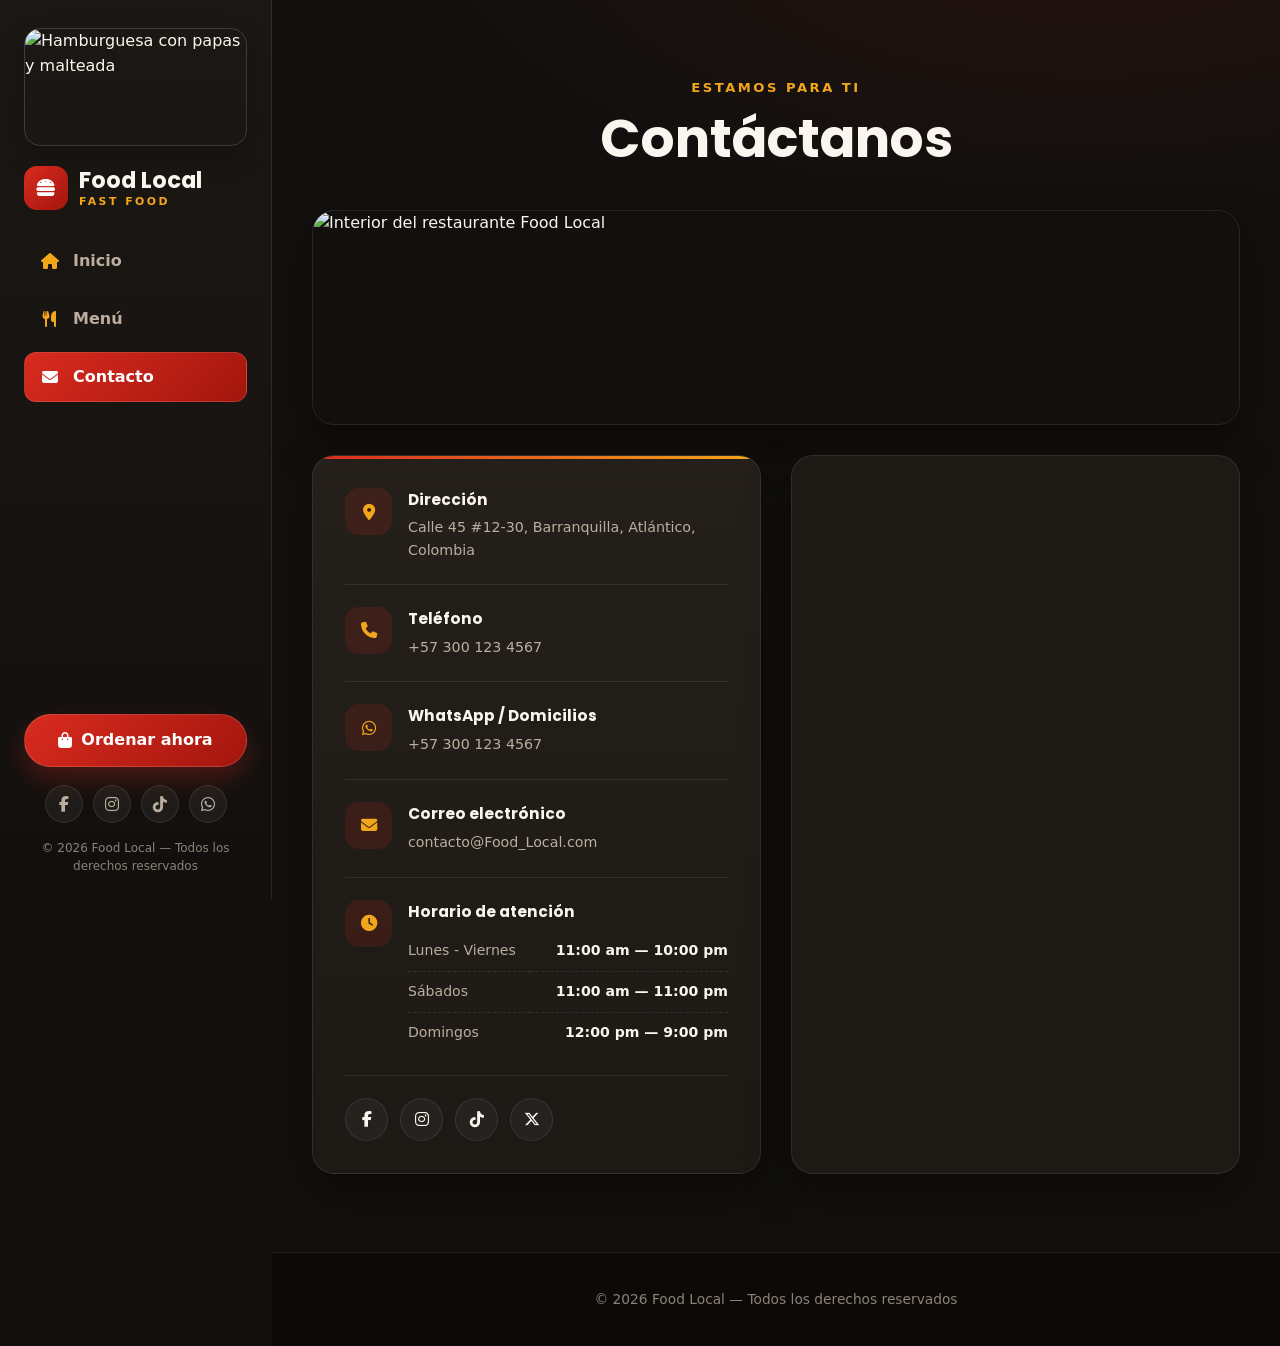
==== commit 5570a9a8: "Reestructura v2: fotos reales en todo el menú, nuevas secciones (cinta, cómo pedir, combo) y animaci" ====
--- a/contacto.html
+++ b/contacto.html
@@ -24,7 +24,7 @@
 <!-- ===================== SIDEBAR ===================== -->
 <aside class="sidebar">
   <div>
-    <img class="sidebar__foto" src="https://espanol.hartfordhealthcare.org/image%20library/05e432b1-643f-4c2e-88e9-33ad09b8bb7d/unassigned/fast-food-restaurants.jpeg" alt="Hamburguesa con papas y malteada">
+    <img class="sidebar__foto" src="https://images.unsplash.com/photo-1551782450-a2132b4ba21d?auto=format&fit=crop&w=800&q=80" alt="Hamburguesa con papas y malteada">
     <div class="sidebar__logo">
       <i class="fa-solid fa-burger"></i>
       <h1><a href="index.html">Food Local</a><small>Fast Food</small></h1>
@@ -56,15 +56,19 @@
   <section class="seccion">
     <div class="contenedor">
 
-      <div class="seccion__titulo">
+      <div class="seccion__titulo revelar">
         <p class="eyebrow">Estamos para ti</p>
         <h3>Contáctanos</h3>
+      </div>
+
+      <div class="contacto-banner revelar">
+        <img src="https://images.unsplash.com/photo-1517248135467-4c7edcad34c4?auto=format&fit=crop&w=1400&q=80" alt="Interior del restaurante Food Local" loading="lazy">
       </div>
 
       <div class="contacto-layout">
 
         <!-- ============ DATOS DE CONTACTO ============ -->
-        <div class="contacto-tarjeta">
+        <div class="contacto-tarjeta revelar">
 
           <div class="contacto-fila">
             <i class="fa-solid fa-location-dot"></i>
@@ -120,7 +124,7 @@
         </div>
 
         <!-- ============ MAPA ============ -->
-        <div class="mapa-caja">
+        <div class="mapa-caja revelar revelar--1">
           <iframe
             src="https://www.google.com/maps?q=Barranquilla,Atl%C3%A1ntico,Colombia&output=embed"
             loading="lazy"
--- a/css/style.css
+++ b/css/style.css
@@ -646,3 +646,222 @@
         animation-duration: 0.01ms !important;
     }
 }
+
+/* =========================================================
+   V2 · REESTRUCTURA Y ANIMACIONES
+   ========================================================= */
+
+/* ---------- Keyframes ---------- */
+@keyframes entrada {
+    from { opacity: 0; transform: translateY(26px); }
+    to   { opacity: 1; transform: translateY(0); }
+}
+@keyframes acercar {
+    from { transform: scale(1) translateX(0); }
+    to   { transform: scale(1.09) translateX(-1.5%); }
+}
+@keyframes cinta-mover {
+    from { transform: translateX(0); }
+    to   { transform: translateX(-50%); }
+}
+@keyframes pulso {
+    0%   { box-shadow: 0 0 0 0 rgba(63, 175, 110, 0.55); }
+    70%  { box-shadow: 0 0 0 8px rgba(63, 175, 110, 0); }
+    100% { box-shadow: 0 0 0 0 rgba(63, 175, 110, 0); }
+}
+@keyframes aparecer {
+    from { opacity: 0; transform: translateX(14px); }
+    to   { opacity: 1; transform: translateX(0); }
+}
+@keyframes pop {
+    0% { transform: scale(1); }
+    40% { transform: scale(1.28) rotate(-8deg); }
+    100% { transform: scale(1.12); }
+}
+
+/* ---------- Hero con fondo animado (Ken Burns) ---------- */
+.hero {
+    background: linear-gradient(90deg, rgba(10, 8, 7, 0.96) 0%, rgba(10, 8, 7, 0.78) 46%, rgba(10, 8, 7, 0.25) 100%);
+    isolation: isolate;
+}
+.hero::before {
+    content: "";
+    position: absolute;
+    inset: 0;
+    z-index: -1;
+    background: url("https://images.unsplash.com/photo-1568901346375-23c9450c58cd?auto=format&fit=crop&w=1800&q=85") center / cover;
+    animation: acercar 22s ease-in-out infinite alternate;
+}
+.hero__contenido > * { animation: entrada 0.85s cubic-bezier(0.22, 0.8, 0.32, 1) both; }
+.hero__contenido > *:nth-child(2) { animation-delay: 0.10s; }
+.hero__contenido > *:nth-child(3) { animation-delay: 0.20s; }
+.hero__contenido > *:nth-child(4) { animation-delay: 0.30s; }
+.hero__contenido > *:nth-child(5) { animation-delay: 0.42s; }
+
+.hero__badge {
+    display: inline-flex;
+    align-items: center;
+    gap: 9px;
+    padding: 8px 16px;
+    border-radius: 100px;
+    background: rgba(250, 245, 238, 0.08);
+    border: 1px solid var(--borde-fuerte);
+    backdrop-filter: blur(6px);
+    font-size: 0.83rem;
+    font-weight: 600;
+    color: #e9dfd2;
+    margin-bottom: 20px;
+}
+.hero__badge .punto {
+    width: 9px; height: 9px;
+    border-radius: 50%;
+    background: var(--verde);
+    animation: pulso 1.8s ease-out infinite;
+}
+.hero__datos {
+    display: flex;
+    flex-wrap: wrap;
+    gap: 14px 38px;
+    margin-top: 42px;
+    padding-top: 24px;
+    border-top: 1px solid rgba(250, 245, 238, 0.16);
+}
+.hero__datos div { display: flex; flex-direction: column; }
+.hero__datos strong { font-family: var(--fuente-titulo); font-size: 1.45rem; color: var(--ambar); line-height: 1.1; }
+.hero__datos span { font-size: 0.8rem; color: #cfc4b6; }
+
+/* ---------- Cinta en movimiento ---------- */
+.cinta {
+    overflow: hidden;
+    background: linear-gradient(90deg, var(--brasa-oscura), var(--brasa), var(--brasa-oscura));
+    border-block: 1px solid rgba(255, 255, 255, 0.14);
+    padding: 13px 0;
+    transform: rotate(-0.6deg) scale(1.02);
+}
+.cinta__pista {
+    display: flex;
+    width: max-content;
+    animation: cinta-mover 30s linear infinite;
+}
+.cinta:hover .cinta__pista { animation-play-state: paused; }
+.cinta__pista span {
+    font-family: var(--fuente-titulo);
+    font-weight: 700;
+    letter-spacing: 2.5px;
+    font-size: 0.9rem;
+    color: #fff;
+    white-space: nowrap;
+    padding-right: 18px;
+}
+.cinta__pista i { color: var(--ambar-suave); padding-right: 18px; }
+
+/* ---------- Aparición al hacer scroll ---------- */
+.js .revelar {
+    opacity: 0;
+    transform: translateY(28px);
+    transition: opacity 0.7s ease, transform 0.7s cubic-bezier(0.22, 0.8, 0.32, 1);
+}
+.js .revelar--1 { transition-delay: 0.08s; }
+.js .revelar--2 { transition-delay: 0.16s; }
+.js .revelar--3 { transition-delay: 0.24s; }
+.js .revelar.visible { opacity: 1; transform: translateY(0); }
+
+/* ---------- Cómo pedir (pasos) ---------- */
+.pasos { display: grid; grid-template-columns: repeat(3, minmax(0, 1fr)); gap: 24px; }
+.paso {
+    position: relative;
+    padding: 34px 28px 30px;
+    background: linear-gradient(180deg, var(--panel-2), var(--panel));
+    border: 1px solid var(--borde);
+    border-radius: 20px;
+    overflow: hidden;
+    transition: transform 0.25s ease, border-color 0.25s ease;
+}
+.paso:hover { transform: translateY(-5px); border-color: rgba(242, 167, 27, 0.5); }
+.paso__num {
+    position: absolute;
+    top: 6px; right: 18px;
+    font-family: var(--fuente-titulo);
+    font-size: 4.2rem;
+    font-weight: 800;
+    line-height: 1;
+    background: linear-gradient(180deg, rgba(242, 167, 27, 0.35), rgba(242, 167, 27, 0.02));
+    -webkit-background-clip: text;
+    background-clip: text;
+    color: transparent;
+}
+.paso > i { font-size: 1.7rem; color: var(--brasa); margin-bottom: 16px; }
+.paso h4 { font-family: var(--fuente-titulo); margin-bottom: 8px; }
+.paso p { color: var(--texto-suave); line-height: 1.6; font-size: 0.94rem; }
+
+/* ---------- Banner combo ---------- */
+.combo {
+    display: grid;
+    grid-template-columns: minmax(0, 1.05fr) minmax(0, 1fr);
+    border-radius: 24px;
+    overflow: hidden;
+    border: 1px solid var(--borde);
+    background: linear-gradient(135deg, #2a1408, var(--panel) 58%);
+    box-shadow: var(--sombra);
+}
+.combo__img { overflow: hidden; min-height: 300px; }
+.combo__img img { width: 100%; height: 100%; object-fit: cover; transition: transform 0.6s ease; }
+.combo:hover .combo__img img { transform: scale(1.06); }
+.combo__contenido { padding: clamp(28px, 4.5vw, 52px); display: flex; flex-direction: column; justify-content: center; align-items: flex-start; }
+.combo__contenido h3 { font-family: var(--fuente-titulo); font-size: clamp(1.7rem, 3.4vw, 2.5rem); line-height: 1.12; margin-bottom: 14px; }
+.combo__contenido p { color: var(--texto-suave); line-height: 1.65; margin-bottom: 20px; }
+.combo__precio { font-family: var(--fuente-titulo); font-size: 1.15rem; margin-bottom: 24px; }
+.combo__precio strong { color: var(--ambar); font-size: 1.7rem; margin-left: 6px; }
+
+/* ---------- Menú reestructurado: tarjetas con foto ---------- */
+.menu-grid { display: grid; grid-template-columns: repeat(2, minmax(0, 1fr)); gap: 15px; }
+.plato-item {
+    flex-direction: column;
+    align-items: stretch;
+    gap: 0;
+    padding: 12px;
+    margin-bottom: 0;
+}
+.plato-item__foto {
+    width: 100%;
+    aspect-ratio: 16 / 8.5;
+    object-fit: cover;
+    border-radius: 12px;
+    margin-bottom: 13px;
+    transition: transform 0.45s ease;
+}
+.plato-item:hover .plato-item__foto { transform: scale(1.025); }
+.plato-item__fila { display: flex; align-items: center; gap: 12px; width: 100%; }
+.plato-item__agregar.agregado { animation: pop 0.35s ease; }
+
+/* El panel refleja cada cambio con una pequeña entrada */
+.pedido-item { animation: aparecer 0.35s ease both; }
+.mensaje-confirmacion.visible { animation: entrada 0.45s ease both; }
+
+/* ---------- Contacto: banner fotográfico ---------- */
+.contacto-banner {
+    height: 215px;
+    border-radius: 22px;
+    overflow: hidden;
+    margin-bottom: 30px;
+    border: 1px solid var(--borde);
+    box-shadow: var(--sombra);
+}
+.contacto-banner img { width: 100%; height: 100%; object-fit: cover; transition: transform 0.6s ease; }
+.contacto-banner:hover img { transform: scale(1.05); }
+
+/* ---------- Responsive v2 ---------- */
+@media (max-width: 1100px) {
+    .pasos { grid-template-columns: 1fr; }
+    .combo { grid-template-columns: 1fr; }
+    .combo__img { min-height: 230px; max-height: 300px; }
+}
+@media (max-width: 700px) {
+    .menu-grid { grid-template-columns: 1fr; }
+    .hero__datos { gap: 12px 26px; }
+    .contacto-banner { height: 165px; }
+}
+@media (prefers-reduced-motion: reduce) {
+    .hero::before, .cinta__pista, .hero__badge .punto { animation: none !important; }
+    .js .revelar { opacity: 1; transform: none; }
+}
